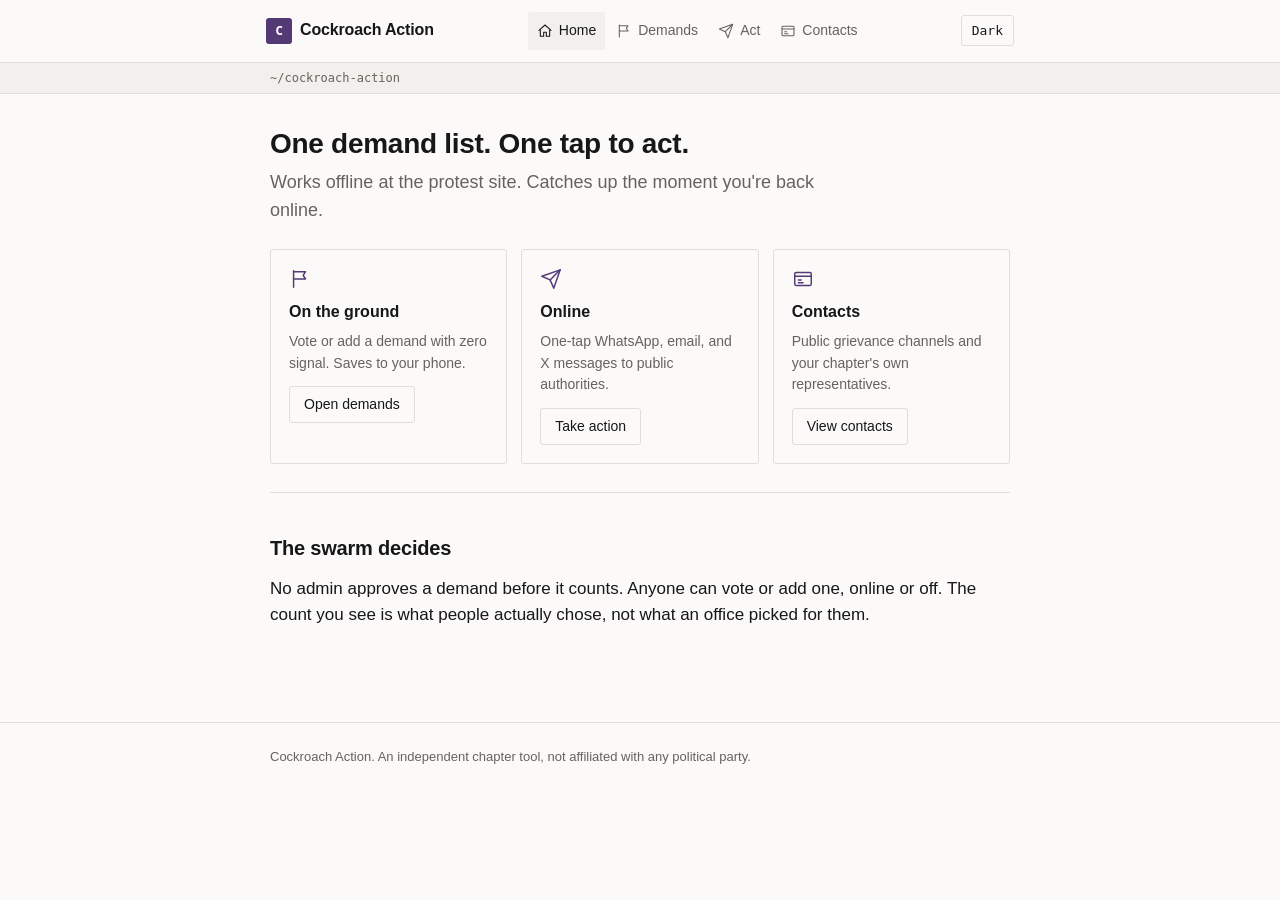
==== index.html @ 7513ba39 "Initial commit: Cockroach Action offline-first civic action PWA" ====
<!doctype html>
<html lang="en">
<head>
<meta charset="utf-8">
<meta name="viewport" content="width=device-width, initial-scale=1">
<title>Cockroach Action</title>
<meta name="description" content="Offline demand tracking and one-tap civic action for local chapters.">
<link rel="manifest" href="manifest.json">
<link rel="icon" href="icons/icon-192.png">
<meta name="theme-color" content="#533a75">
<link rel="stylesheet" href="css/style.css">
<script>
  (function(){var t=localStorage.getItem("ca_theme")||(window.matchMedia&&window.matchMedia("(prefers-color-scheme: dark)").matches?"dark":"light");document.documentElement.setAttribute("data-theme",t);})();
</script>
</head>
<body>
<header class="site">
  <div class="site-header-inner">
    <a class="brand" href="index.html"><span class="mark">C</span><span class="brand-text"> Cockroach Action</span></a>
    <nav class="primary" aria-label="Primary">
      <a href="index.html" aria-current="page">
        <svg width="16" height="16" viewBox="0 0 24 24" fill="none" stroke="currentColor" stroke-width="1.6" stroke-linecap="round" stroke-linejoin="round"><path d="M3 11l9-8 9 8"/><path d="M5 10v10h5v-6h4v6h5V10"/></svg>
        <span class="label">Home</span>
      </a>
      <a href="demands.html">
        <svg width="16" height="16" viewBox="0 0 24 24" fill="none" stroke="currentColor" stroke-width="1.6" stroke-linecap="round" stroke-linejoin="round"><path d="M5 3v18"/><path d="M5 4h13l-2.5 4L18 12H5"/></svg>
        <span class="label">Demands</span>
      </a>
      <a href="act.html">
        <svg width="16" height="16" viewBox="0 0 24 24" fill="none" stroke="currentColor" stroke-width="1.6" stroke-linecap="round" stroke-linejoin="round"><path d="M22 2L11 13"/><path d="M22 2L15 22 11 13 2 9 22 2"/></svg>
        <span class="label">Act</span>
      </a>
      <a href="contacts.html">
        <svg width="16" height="16" viewBox="0 0 24 24" fill="none" stroke="currentColor" stroke-width="1.6" stroke-linecap="round" stroke-linejoin="round"><rect x="3" y="5" width="18" height="14" rx="1.5"/><path d="M3 9h18"/><path d="M7 13h3M7 16h5"/></svg>
        <span class="label">Contacts</span>
      </a>
    </nav>
    <button class="theme-toggle" data-theme-toggle type="button">Dark</button>
  </div>
</header>
<div class="path-bar"><div class="wrap">~/cockroach-action</div></div>

<main>
  <h1>One demand list. One tap to act.</h1>
  <p class="lede">Works offline at the protest site. Catches up the moment you're back online.</p>

  <div class="pillar-grid">
    <div class="pillar">
      <svg class="icon" viewBox="0 0 24 24" fill="none" stroke="currentColor" stroke-width="1.6" stroke-linecap="round" stroke-linejoin="round"><path d="M5 3v18"/><path d="M5 4h13l-2.5 4L18 12H5"/></svg>
      <h3>On the ground</h3>
      <p>Vote or add a demand with zero signal. Saves to your phone.</p>
      <a class="btn" href="demands.html">Open demands</a>
    </div>
    <div class="pillar">
      <svg class="icon" viewBox="0 0 24 24" fill="none" stroke="currentColor" stroke-width="1.6" stroke-linecap="round" stroke-linejoin="round"><path d="M22 2L11 13"/><path d="M22 2L15 22 11 13 2 9 22 2"/></svg>
      <h3>Online</h3>
      <p>One-tap WhatsApp, email, and X messages to public authorities.</p>
      <a class="btn" href="act.html">Take action</a>
    </div>
    <div class="pillar">
      <svg class="icon" viewBox="0 0 24 24" fill="none" stroke="currentColor" stroke-width="1.6" stroke-linecap="round" stroke-linejoin="round"><rect x="3" y="5" width="18" height="14" rx="1.5"/><path d="M3 9h18"/><path d="M7 13h3M7 16h5"/></svg>
      <h3>Contacts</h3>
      <p>Public grievance channels and your chapter's own representatives.</p>
      <a class="btn" href="contacts.html">View contacts</a>
    </div>
  </div>

  <hr class="divider">

  <h2>The swarm decides</h2>
  <p>No admin approves a demand before it counts. Anyone can vote or add one, online or off. The count you see is what people actually chose, not what an office picked for them.</p>
</main>

<footer class="site">
  <div class="wrap">
    <span>Cockroach Action. An independent chapter tool, not affiliated with any political party.</span>
  </div>
</footer>

<script src="js/theme.js"></script>
<script src="js/sw-register.js"></script>
</body>
</html>
---- css/style.css ----
/* Cockroach Action design system.
   Plain, legible, no decorative filler. System fonts, one accent color. */

:root {
  --bg: #fbfaf9;
  --bg-raised: #f2f0ed;
  --text: #17171a;
  --text-muted: #66625d;
  --border: #e2ddd6;
  --accent: #533a75;
  --accent-text: #ffffff;
  --link: #533a75;
  --focus: #17171a;
  --success: #2f6b52;
  --radius: 3px;
  --font: -apple-system, BlinkMacSystemFont, "Segoe UI", Roboto, Helvetica, Arial, sans-serif;
  --font-mono: ui-monospace, SFMono-Regular, "SF Mono", Menlo, Consolas, monospace;
  --max-width: 780px;
}

[data-theme="dark"] {
  --bg: #0d0d0f;
  --bg-raised: #17171a;
  --text: #e9e7e3;
  --text-muted: #8c8983;
  --border: #2b2a2c;
  --accent: #b79bde;
  --accent-text: #0d0d0f;
  --link: #b79bde;
  --focus: #e9e7e3;
}

* { box-sizing: border-box; }

html { color-scheme: light dark; }

body {
  margin: 0;
  background: var(--bg);
  color: var(--text);
  font-family: var(--font);
  font-size: 17px;
  line-height: 1.55;
  -webkit-font-smoothing: antialiased;
}

a { color: var(--link); }
a:not(.btn) { text-decoration-thickness: 1px; text-underline-offset: 2px; }

:focus-visible {
  outline: 2px solid var(--focus);
  outline-offset: 2px;
}

code {
  font-family: var(--font-mono);
  font-size: 0.9em;
  background: var(--bg-raised);
  padding: 1px 5px;
  border-radius: var(--radius);
}

/* layout */

.wrap {
  max-width: var(--max-width);
  margin: 0 auto;
  padding: 0 20px;
}

header.site {
  border-bottom: 1px solid var(--border);
  position: sticky;
  top: 0;
  background: var(--bg);
  z-index: 10;
}

.site-header-inner {
  max-width: var(--max-width);
  margin: 0 auto;
  padding: 12px 16px;
  display: flex;
  align-items: center;
  justify-content: space-between;
  gap: 8px;
}

.path-bar {
  border-bottom: 1px solid var(--border);
  background: var(--bg-raised);
}

.path-bar .wrap {
  max-width: var(--max-width);
  padding: 6px 20px;
  font-family: var(--font-mono);
  font-size: 12px;
  color: var(--text-muted);
}

.brand {
  display: inline-flex;
  align-items: center;
  gap: 8px;
  font-weight: 700;
  font-size: 16px;
  color: var(--text);
  text-decoration: none;
  letter-spacing: -0.01em;
  white-space: nowrap;
  flex-shrink: 0;
}

.brand .brand-text { white-space: nowrap; }

.mark {
  width: 26px;
  height: 26px;
  flex-shrink: 0;
  display: inline-flex;
  align-items: center;
  justify-content: center;
  background: var(--accent);
  color: var(--accent-text);
  border-radius: var(--radius);
  font-size: 13px;
  font-weight: 800;
  font-family: var(--font-mono);
}

nav.primary {
  display: flex;
  gap: 2px;
  flex-wrap: nowrap;
  flex-shrink: 0;
}

nav.primary a {
  display: inline-flex;
  align-items: center;
  gap: 6px;
  color: var(--text-muted);
  text-decoration: none;
  font-size: 14px;
  padding: 8px 9px;
  border-radius: var(--radius);
}

nav.primary a svg { flex-shrink: 0; }

nav.primary a:hover,
nav.primary a[aria-current="page"] {
  color: var(--text);
  background: var(--bg-raised);
}

@media (max-width: 560px) {
  nav.primary .label { display: none; }
  nav.primary a { padding: 8px; }
}

@media (max-width: 420px) {
  .brand .brand-text { display: none; }
  .site-header-inner { padding: 10px 14px; }
}

main {
  max-width: var(--max-width);
  margin: 0 auto;
  padding: 32px 20px 80px;
}

footer.site {
  border-top: 1px solid var(--border);
  padding: 24px 20px 40px;
  color: var(--text-muted);
  font-size: 13px;
}

footer.site .wrap { display: flex; flex-direction: column; gap: 6px; }

/* theme toggle */

.theme-toggle {
  border: 1px solid var(--border);
  background: none;
  color: var(--text);
  border-radius: var(--radius);
  padding: 7px 10px;
  font-size: 13px;
  font-family: var(--font-mono);
  cursor: pointer;
  white-space: nowrap;
  flex-shrink: 0;
}

.theme-toggle:hover { background: var(--bg-raised); }

/* typography */

h1 { font-size: 28px; line-height: 1.25; margin: 0 0 8px; letter-spacing: -0.01em; }
h2 { font-size: 20px; margin: 40px 0 12px; letter-spacing: -0.01em; }
h3 { font-size: 16px; margin: 0 0 6px; }
p { margin: 0 0 14px; }
.lede { font-size: 18px; color: var(--text-muted); max-width: 60ch; }

/* buttons */

.btn {
  display: inline-flex;
  align-items: center;
  gap: 6px;
  border: 1px solid var(--border);
  background: var(--bg);
  color: var(--text);
  padding: 9px 14px;
  border-radius: var(--radius);
  font-size: 14px;
  font-family: var(--font);
  text-decoration: none;
  cursor: pointer;
  line-height: 1.2;
}

.btn:hover { background: var(--bg-raised); }

.btn-primary {
  background: var(--accent);
  color: var(--accent-text);
  border-color: var(--accent);
}
.btn-primary:hover { opacity: 0.9; background: var(--accent); }

.btn-row { display: flex; gap: 8px; flex-wrap: wrap; margin-top: 10px; }

.btn:disabled { opacity: 0.5; cursor: not-allowed; }
.btn svg, .channel-btn svg { width: 15px; height: 15px; flex-shrink: 0; }

/* cards / list items */

.card {
  border: 1px solid var(--border);
  border-radius: var(--radius);
  padding: 16px 18px;
  margin-bottom: 12px;
  background: var(--bg);
}

.card + .card { margin-top: -1px; }

.demand-list { list-style: none; margin: 0; padding: 0; }

.demand {
  display: flex;
  gap: 14px;
  align-items: flex-start;
  border: 1px solid var(--border);
  border-radius: var(--radius);
  padding: 16px 18px;
  margin-bottom: 10px;
}

.vote-block {
  display: flex;
  flex-direction: column;
  align-items: center;
  gap: 2px;
  min-width: 46px;
}

.vote-btn {
  border: 1px solid var(--border);
  background: var(--bg);
  color: var(--text);
  width: 40px;
  height: 34px;
  border-radius: var(--radius);
  font-size: 16px;
  cursor: pointer;
  display: flex;
  align-items: center;
  justify-content: center;
}
.vote-btn svg { width: 16px; height: 16px; }
.vote-btn:hover { background: var(--bg-raised); }
.vote-btn[aria-pressed="true"] {
  background: var(--accent);
  color: var(--accent-text);
  border-color: var(--accent);
}

.vote-count { font-weight: 700; font-size: 15px; font-family: var(--font-mono); }

.demand-body { flex: 1; min-width: 0; }
.demand-body h3 { margin-bottom: 4px; }
.demand-body p { color: var(--text-muted); margin-bottom: 8px; font-size: 15px; }

.demand-meta {
  display: flex;
  gap: 10px;
  font-size: 13px;
  color: var(--text-muted);
  flex-wrap: wrap;
  align-items: center;
}

.tag {
  display: inline-block;
  border: 1px solid var(--border);
  border-radius: var(--radius);
  padding: 2px 8px;
  font-size: 11px;
  color: var(--text-muted);
  font-family: var(--font-mono);
}

/* status line, text only, no indicator dot */

.status-line {
  font-size: 13px;
  color: var(--text-muted);
  font-family: var(--font-mono);
  padding: 8px 0;
  border-bottom: 1px solid var(--border);
  margin-bottom: 20px;
  display: flex;
  align-items: center;
  gap: 8px;
}

.status-line[hidden] { display: none; }

/* forms */

label { display: block; font-size: 13px; font-weight: 600; margin-bottom: 4px; }

input[type="text"],
input[type="email"],
input[type="tel"],
textarea,
select {
  width: 100%;
  border: 1px solid var(--border);
  background: var(--bg);
  color: var(--text);
  border-radius: var(--radius);
  padding: 9px 10px;
  font-size: 15px;
  font-family: var(--font);
  margin-bottom: 14px;
}

textarea { resize: vertical; min-height: 90px; }

fieldset { border: 1px solid var(--border); border-radius: var(--radius); padding: 14px 16px; margin: 0 0 16px; }
legend { font-size: 13px; font-weight: 600; padding: 0 6px; }

/* action templates */

.channel-row {
  display: flex;
  gap: 8px;
  flex-wrap: wrap;
  margin-top: 10px;
}

.channel-btn {
  border: 1px solid var(--border);
  background: var(--bg);
  color: var(--text);
  padding: 8px 12px;
  border-radius: var(--radius);
  font-size: 13px;
  text-decoration: none;
  display: inline-flex;
  align-items: center;
  gap: 6px;
  cursor: pointer;
}
.channel-btn:hover { background: var(--bg-raised); }

pre.template-preview {
  background: var(--bg-raised);
  border: 1px solid var(--border);
  border-radius: var(--radius);
  padding: 12px 14px;
  font-family: var(--font-mono);
  font-size: 13px;
  white-space: pre-wrap;
  word-break: break-word;
  color: var(--text);
  max-height: 260px;
  overflow: auto;
}

/* misc */

.divider { border: none; border-top: 1px solid var(--border); margin: 28px 0; }

.two-col {
  display: grid;
  grid-template-columns: 1fr 1fr;
  gap: 16px;
}

@media (max-width: 640px) {
  .two-col { grid-template-columns: 1fr; }
  h1 { font-size: 24px; }
  body { font-size: 16px; }
}

.pillar-grid {
  display: grid;
  grid-template-columns: repeat(3, 1fr);
  gap: 14px;
  margin: 24px 0;
}
@media (max-width: 720px) {
  .pillar-grid { grid-template-columns: 1fr; }
}

.pillar {
  border: 1px solid var(--border);
  border-radius: var(--radius);
  padding: 18px;
}
.pillar .icon {
  width: 22px;
  height: 22px;
  color: var(--accent);
  margin-bottom: 10px;
  display: block;
}
.pillar p { font-size: 14px; color: var(--text-muted); margin-bottom: 12px; }

.sr-only {
  position: absolute;
  width: 1px; height: 1px;
  overflow: hidden;
  clip: rect(0,0,0,0);
  white-space: nowrap;
}

.copy-feedback {
  font-size: 13px;
  color: var(--success);
  margin-left: 8px;
  display: none;
  font-family: var(--font-mono);
}
.copy-feedback.show { display: inline; }
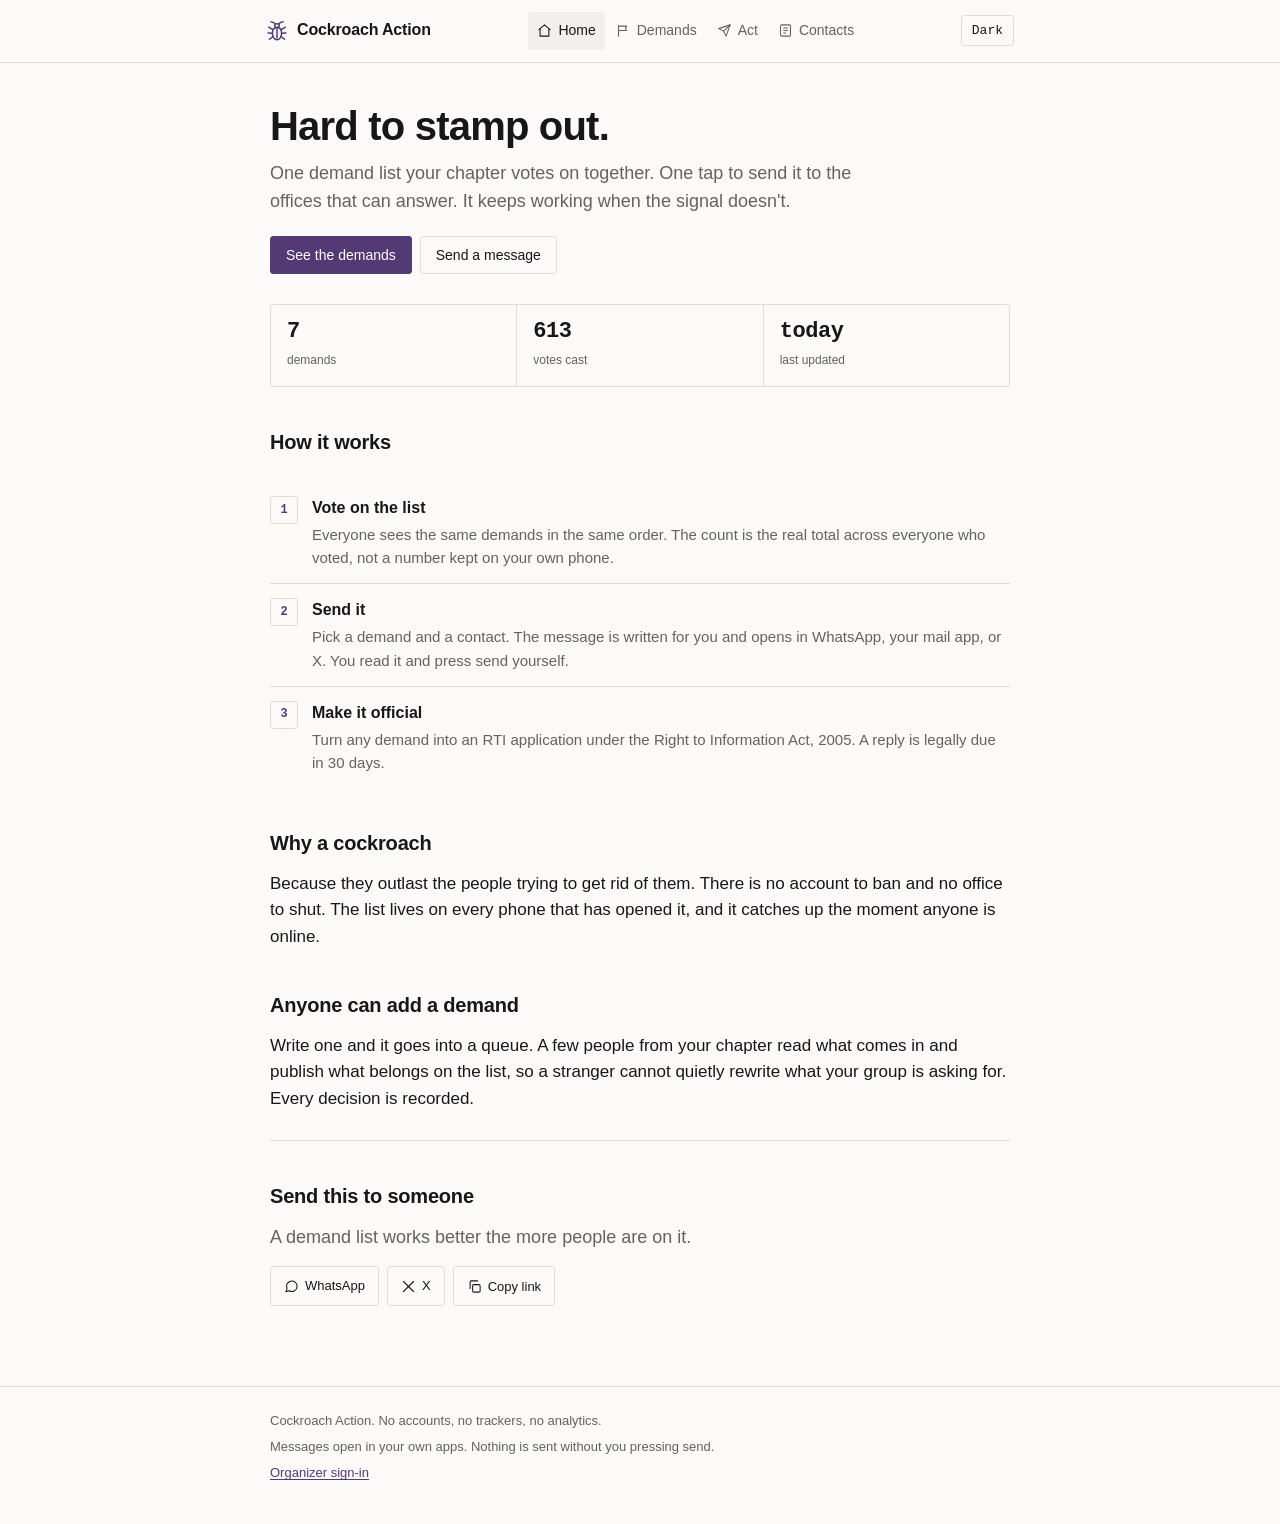
==== commit fc8a40d5: "Rebuild: real shared voting, moderation queue, new identity The old build kept vote tallies in local" ====
--- a/index.html
+++ b/index.html
@@ -3,81 +3,136 @@
 <head>
 <meta charset="utf-8">
 <meta name="viewport" content="width=device-width, initial-scale=1">
-<title>Cockroach Action</title>
-<meta name="description" content="Offline demand tracking and one-tap civic action for local chapters.">
+
+<title>Cockroach Action — one demand list, one tap to send it</title>
+<meta name="description" content="A shared list of public demands your chapter votes on together, and one-tap WhatsApp, email and RTI templates to send them to the offices that can answer. Works with no signal.">
+<link rel="canonical" href="https://aytasnerd.github.io/cockroach-action/">
+
+<meta property="og:type" content="website">
+<meta property="og:site_name" content="Cockroach Action">
+<meta property="og:url" content="https://aytasnerd.github.io/cockroach-action/">
+<meta property="og:title" content="Cockroach Action — one demand list, one tap to send it">
+<meta property="og:description" content="Vote on what your chapter is asking for. Send it to the people who can answer. Works with no signal.">
+<meta property="og:image" content="https://aytasnerd.github.io/cockroach-action/icons/og.png">
+<meta property="og:image:width" content="1200">
+<meta property="og:image:height" content="630">
+<meta property="og:image:alt" content="Cockroach Action">
+<meta property="og:locale" content="en_IN">
+
+<meta name="twitter:card" content="summary_large_image">
+<meta name="twitter:title" content="Cockroach Action — one demand list, one tap to send it">
+<meta name="twitter:description" content="Vote on what your chapter is asking for. Send it to the people who can answer. Works with no signal.">
+<meta name="twitter:image" content="https://aytasnerd.github.io/cockroach-action/icons/og.png">
+
 <link rel="manifest" href="manifest.json">
-<link rel="icon" href="icons/icon-192.png">
-<meta name="theme-color" content="#533a75">
-<link rel="stylesheet" href="css/style.css">
+<link rel="icon" href="icons/favicon.svg" type="image/svg+xml">
+<link rel="icon" href="icons/favicon-32.png" sizes="32x32">
+<link rel="apple-touch-icon" href="icons/apple-touch-icon.png">
+<meta name="theme-color" content="#fbfaf9" media="(prefers-color-scheme: light)">
+<meta name="theme-color" content="#0d0d0f" media="(prefers-color-scheme: dark)">
+<link rel="stylesheet" href="css/style.css?v=5">
 <script>
   (function(){var t=localStorage.getItem("ca_theme")||(window.matchMedia&&window.matchMedia("(prefers-color-scheme: dark)").matches?"dark":"light");document.documentElement.setAttribute("data-theme",t);})();
 </script>
+<script type="application/ld+json">
+{
+  "@context": "https://schema.org",
+  "@type": "WebSite",
+  "name": "Cockroach Action",
+  "url": "https://aytasnerd.github.io/cockroach-action/",
+  "description": "A shared list of public demands your chapter votes on together, with one-tap templates to send them to the offices that can answer.",
+  "inLanguage": "en-IN"
+}
+</script>
 </head>
 <body>
+
 <header class="site">
   <div class="site-header-inner">
-    <a class="brand" href="index.html"><span class="mark">C</span><span class="brand-text"> Cockroach Action</span></a>
+    <a class="brand" href="index.html">
+      <svg class="mark" viewBox="0 0 24 24" fill="none" stroke="currentColor" stroke-width="1.6" stroke-linecap="round" stroke-linejoin="round" aria-hidden="true"><path d="M10 4.2C8.5 2.6 7 1.9 5.4 1.8"/><path d="M14 4.2c1.5-1.6 3-2.3 4.6-2.4"/><ellipse cx="12" cy="6.2" rx="2.5" ry="2"/><path d="M12 8.2c3.6 0 5 2.8 5 6.2 0 4-2.2 7.2-5 7.2s-5-3.2-5-7.2c0-3.4 1.4-6.2 5-6.2Z"/><path d="M12 9.6v10"/><path d="M7.4 10.6 3.0 7.8"/><path d="M6.9 14.4 2.3 14.1"/><path d="M7.6 18 3.7 21.0"/><path d="M16.6 10.6 21.0 7.8"/><path d="M17.1 14.4 21.7 14.1"/><path d="M16.4 18 20.3 21.0"/></svg>
+      <span class="brand-text">Cockroach Action</span>
+    </a>
     <nav class="primary" aria-label="Primary">
-      <a href="index.html" aria-current="page">
-        <svg width="16" height="16" viewBox="0 0 24 24" fill="none" stroke="currentColor" stroke-width="1.6" stroke-linecap="round" stroke-linejoin="round"><path d="M3 11l9-8 9 8"/><path d="M5 10v10h5v-6h4v6h5V10"/></svg>
-        <span class="label">Home</span>
-      </a>
-      <a href="demands.html">
-        <svg width="16" height="16" viewBox="0 0 24 24" fill="none" stroke="currentColor" stroke-width="1.6" stroke-linecap="round" stroke-linejoin="round"><path d="M5 3v18"/><path d="M5 4h13l-2.5 4L18 12H5"/></svg>
-        <span class="label">Demands</span>
-      </a>
-      <a href="act.html">
-        <svg width="16" height="16" viewBox="0 0 24 24" fill="none" stroke="currentColor" stroke-width="1.6" stroke-linecap="round" stroke-linejoin="round"><path d="M22 2L11 13"/><path d="M22 2L15 22 11 13 2 9 22 2"/></svg>
-        <span class="label">Act</span>
-      </a>
-      <a href="contacts.html">
-        <svg width="16" height="16" viewBox="0 0 24 24" fill="none" stroke="currentColor" stroke-width="1.6" stroke-linecap="round" stroke-linejoin="round"><rect x="3" y="5" width="18" height="14" rx="1.5"/><path d="M3 9h18"/><path d="M7 13h3M7 16h5"/></svg>
-        <span class="label">Contacts</span>
-      </a>
+      <a href="index.html" aria-current="page"><svg width="15" height="15" viewBox="0 0 24 24" fill="none" stroke="currentColor" stroke-width="1.7" stroke-linecap="round" stroke-linejoin="round" aria-hidden="true"><path d="M3 10.5 12 3l9 7.5"/><path d="M5 9.5V21h14V9.5"/></svg><span class="label">Home</span></a>
+      <a href="demands.html"><svg width="15" height="15" viewBox="0 0 24 24" fill="none" stroke="currentColor" stroke-width="1.7" stroke-linecap="round" stroke-linejoin="round" aria-hidden="true"><path d="M4 21V4"/><path d="M4 5h13l-2 3.5L17 12H4"/></svg><span class="label">Demands</span></a>
+      <a href="act.html"><svg width="15" height="15" viewBox="0 0 24 24" fill="none" stroke="currentColor" stroke-width="1.7" stroke-linecap="round" stroke-linejoin="round" aria-hidden="true"><path d="M21 3 10.5 13.5"/><path d="M21 3l-6.5 18-4-8-8-4Z"/></svg><span class="label">Act</span></a>
+      <a href="contacts.html"><svg width="15" height="15" viewBox="0 0 24 24" fill="none" stroke="currentColor" stroke-width="1.7" stroke-linecap="round" stroke-linejoin="round" aria-hidden="true"><rect x="4" y="3" width="16" height="18" rx="2"/><path d="M9 8h6M9 12h6M9 16h3"/></svg><span class="label">Contacts</span></a>
     </nav>
-    <button class="theme-toggle" data-theme-toggle type="button">Dark</button>
+    <button class="theme-toggle" data-theme-toggle aria-pressed="false">Dark</button>
   </div>
 </header>
-<div class="path-bar"><div class="wrap">~/cockroach-action</div></div>
 
 <main>
-  <h1>One demand list. One tap to act.</h1>
-  <p class="lede">Works offline at the protest site. Catches up the moment you're back online.</p>
+  <section class="hero">
+    <h1>Hard to stamp out.</h1>
+    <p class="lede">One demand list your chapter votes on together. One tap to send it to the offices that can answer. It keeps working when the signal doesn't.</p>
+    <div class="btn-row">
+      <a class="btn btn-primary" href="demands.html">See the demands</a>
+      <a class="btn" href="act.html">Send a message</a>
+    </div>
+  </section>
 
-  <div class="pillar-grid">
-    <div class="pillar">
-      <svg class="icon" viewBox="0 0 24 24" fill="none" stroke="currentColor" stroke-width="1.6" stroke-linecap="round" stroke-linejoin="round"><path d="M5 3v18"/><path d="M5 4h13l-2.5 4L18 12H5"/></svg>
-      <h3>On the ground</h3>
-      <p>Vote or add a demand with zero signal. Saves to your phone.</p>
-      <a class="btn" href="demands.html">Open demands</a>
-    </div>
-    <div class="pillar">
-      <svg class="icon" viewBox="0 0 24 24" fill="none" stroke="currentColor" stroke-width="1.6" stroke-linecap="round" stroke-linejoin="round"><path d="M22 2L11 13"/><path d="M22 2L15 22 11 13 2 9 22 2"/></svg>
-      <h3>Online</h3>
-      <p>One-tap WhatsApp, email, and X messages to public authorities.</p>
-      <a class="btn" href="act.html">Take action</a>
-    </div>
-    <div class="pillar">
-      <svg class="icon" viewBox="0 0 24 24" fill="none" stroke="currentColor" stroke-width="1.6" stroke-linecap="round" stroke-linejoin="round"><rect x="3" y="5" width="18" height="14" rx="1.5"/><path d="M3 9h18"/><path d="M7 13h3M7 16h5"/></svg>
-      <h3>Contacts</h3>
-      <p>Public grievance channels and your chapter's own representatives.</p>
-      <a class="btn" href="contacts.html">View contacts</a>
-    </div>
+  <div class="stat-strip" id="stat-strip">
+    <div class="stat"><span class="n" id="stat-demands">—</span><span class="k">demands</span></div>
+    <div class="stat"><span class="n" id="stat-votes">—</span><span class="k">votes cast</span></div>
+    <div class="stat"><span class="n" id="stat-updated">—</span><span class="k">last updated</span></div>
   </div>
+
+  <h2>How it works</h2>
+  <ol class="steps">
+    <li>
+      <div>
+        <h3>Vote on the list</h3>
+        <p>Everyone sees the same demands in the same order. The count is the real total across everyone who voted, not a number kept on your own phone.</p>
+      </div>
+    </li>
+    <li>
+      <div>
+        <h3>Send it</h3>
+        <p>Pick a demand and a contact. The message is written for you and opens in WhatsApp, your mail app, or X. You read it and press send yourself.</p>
+      </div>
+    </li>
+    <li>
+      <div>
+        <h3>Make it official</h3>
+        <p>Turn any demand into an RTI application under the Right to Information Act, 2005. A reply is legally due in 30 days.</p>
+      </div>
+    </li>
+  </ol>
+
+  <h2>Why a cockroach</h2>
+  <p>Because they outlast the people trying to get rid of them. There is no account to ban and no office to shut. The list lives on every phone that has opened it, and it catches up the moment anyone is online.</p>
+
+  <h2>Anyone can add a demand</h2>
+  <p>Write one and it goes into a queue. A few people from your chapter read what comes in and publish what belongs on the list, so a stranger cannot quietly rewrite what your group is asking for. Every decision is recorded.</p>
 
   <hr class="divider">
 
-  <h2>The swarm decides</h2>
-  <p>No admin approves a demand before it counts. Anyone can vote or add one, online or off. The count you see is what people actually chose, not what an office picked for them.</p>
+  <h2>Send this to someone</h2>
+  <p class="lede">A demand list works better the more people are on it.</p>
+  <div class="channel-row">
+    <a class="channel-btn" id="share-wa" href="#" rel="noopener"><svg viewBox="0 0 24 24" fill="none" stroke="currentColor" stroke-width="1.7" stroke-linecap="round" stroke-linejoin="round" aria-hidden="true"><path d="M21 11.5a8.4 8.4 0 0 1-12.6 7.3L3 20.5l1.8-5.2A8.5 8.5 0 1 1 21 11.5Z"/></svg>WhatsApp</a>
+    <a class="channel-btn" id="share-x" href="#" rel="noopener"><svg viewBox="0 0 24 24" fill="none" stroke="currentColor" stroke-width="1.7" stroke-linecap="round" stroke-linejoin="round" aria-hidden="true"><path d="M4 4l16 16M20 4 4 20"/></svg>X</a>
+    <button class="channel-btn" id="share-copy"><svg viewBox="0 0 24 24" fill="none" stroke="currentColor" stroke-width="1.7" stroke-linecap="round" stroke-linejoin="round" aria-hidden="true"><rect x="9" y="9" width="12" height="12" rx="2"/><path d="M5 15V5a2 2 0 0 1 2-2h10"/></svg>Copy link</button>
+    <span class="copy-feedback" id="share-feedback">Copied</span>
+  </div>
 </main>
 
 <footer class="site">
   <div class="wrap">
-    <span>Cockroach Action. An independent chapter tool, not affiliated with any political party.</span>
+    <div>Cockroach Action. No accounts, no trackers, no analytics.</div>
+    <div>Messages open in your own apps. Nothing is sent without you pressing send.</div>
+    <div><a href="moderate.html">Organizer sign-in</a></div>
   </div>
 </footer>
 
-<script src="js/theme.js"></script>
-<script src="js/sw-register.js"></script>
+<script src="js/config.js?v=5"></script>
+<script src="js/theme.js?v=5"></script>
+<script src="js/sb.js?v=5"></script>
+<script src="js/outbox.js?v=5"></script>
+<script src="js/store.js?v=5"></script>
+<script src="js/home-page.js?v=5"></script>
+<script src="js/sw-register.js?v=5"></script>
 </body>
 </html>
--- a/css/style.css
+++ b/css/style.css
@@ -2,16 +2,19 @@
    Plain, legible, no decorative filler. System fonts, one accent color. */
 
 :root {
+  color-scheme: light;
   --bg: #fbfaf9;
   --bg-raised: #f2f0ed;
   --text: #17171a;
   --text-muted: #66625d;
   --border: #e2ddd6;
   --accent: #533a75;
+  --accent-soft: #f0ebf7;
   --accent-text: #ffffff;
   --link: #533a75;
   --focus: #17171a;
-  --success: #2f6b52;
+  --success: #1f5a41;
+  --warn: #8a5a1b;
   --radius: 3px;
   --font: -apple-system, BlinkMacSystemFont, "Segoe UI", Roboto, Helvetica, Arial, sans-serif;
   --font-mono: ui-monospace, SFMono-Regular, "SF Mono", Menlo, Consolas, monospace;
@@ -19,20 +22,22 @@
 }
 
 [data-theme="dark"] {
+  color-scheme: dark;
   --bg: #0d0d0f;
   --bg-raised: #17171a;
   --text: #e9e7e3;
-  --text-muted: #8c8983;
+  --text-muted: #94908a;
   --border: #2b2a2c;
   --accent: #b79bde;
+  --accent-soft: #1d1826;
   --accent-text: #0d0d0f;
   --link: #b79bde;
   --focus: #e9e7e3;
+  --success: #6ed3a5;
+  --warn: #e0b070;
 }
 
 * { box-sizing: border-box; }
-
-html { color-scheme: light dark; }
 
 body {
   margin: 0;
@@ -45,12 +50,9 @@
 }
 
 a { color: var(--link); }
-a:not(.btn) { text-decoration-thickness: 1px; text-underline-offset: 2px; }
-
-:focus-visible {
-  outline: 2px solid var(--focus);
-  outline-offset: 2px;
-}
+a:not(.btn):not(.brand):not(.card-link) { text-decoration-thickness: 1px; text-underline-offset: 2px; }
+
+:focus-visible { outline: 2px solid var(--focus); outline-offset: 2px; }
 
 code {
   font-family: var(--font-mono);
@@ -62,11 +64,7 @@
 
 /* layout */
 
-.wrap {
-  max-width: var(--max-width);
-  margin: 0 auto;
-  padding: 0 20px;
-}
+.wrap { max-width: var(--max-width); margin: 0 auto; padding: 0 20px; }
 
 header.site {
   border-bottom: 1px solid var(--border);
@@ -86,23 +84,10 @@
   gap: 8px;
 }
 
-.path-bar {
-  border-bottom: 1px solid var(--border);
-  background: var(--bg-raised);
-}
-
-.path-bar .wrap {
-  max-width: var(--max-width);
-  padding: 6px 20px;
-  font-family: var(--font-mono);
-  font-size: 12px;
-  color: var(--text-muted);
-}
-
 .brand {
   display: inline-flex;
   align-items: center;
-  gap: 8px;
+  gap: 9px;
   font-weight: 700;
   font-size: 16px;
   color: var(--text);
@@ -112,29 +97,9 @@
   flex-shrink: 0;
 }
 
-.brand .brand-text { white-space: nowrap; }
-
-.mark {
-  width: 26px;
-  height: 26px;
-  flex-shrink: 0;
-  display: inline-flex;
-  align-items: center;
-  justify-content: center;
-  background: var(--accent);
-  color: var(--accent-text);
-  border-radius: var(--radius);
-  font-size: 13px;
-  font-weight: 800;
-  font-family: var(--font-mono);
-}
-
-nav.primary {
-  display: flex;
-  gap: 2px;
-  flex-wrap: nowrap;
-  flex-shrink: 0;
-}
+.brand .mark { width: 22px; height: 22px; color: var(--accent); flex-shrink: 0; }
+
+nav.primary { display: flex; gap: 2px; flex-wrap: nowrap; flex-shrink: 0; }
 
 nav.primary a {
   display: inline-flex;
@@ -150,10 +115,7 @@
 nav.primary a svg { flex-shrink: 0; }
 
 nav.primary a:hover,
-nav.primary a[aria-current="page"] {
-  color: var(--text);
-  background: var(--bg-raised);
-}
+nav.primary a[aria-current="page"] { color: var(--text); background: var(--bg-raised); }
 
 @media (max-width: 560px) {
   nav.primary .label { display: none; }
@@ -165,11 +127,7 @@
   .site-header-inner { padding: 10px 14px; }
 }
 
-main {
-  max-width: var(--max-width);
-  margin: 0 auto;
-  padding: 32px 20px 80px;
-}
+main { max-width: var(--max-width); margin: 0 auto; padding: 32px 20px 80px; }
 
 footer.site {
   border-top: 1px solid var(--border);
@@ -199,11 +157,58 @@
 
 /* typography */
 
-h1 { font-size: 28px; line-height: 1.25; margin: 0 0 8px; letter-spacing: -0.01em; }
+h1 { font-size: 30px; line-height: 1.18; margin: 0 0 10px; letter-spacing: -0.02em; }
 h2 { font-size: 20px; margin: 40px 0 12px; letter-spacing: -0.01em; }
 h3 { font-size: 16px; margin: 0 0 6px; }
 p { margin: 0 0 14px; }
-.lede { font-size: 18px; color: var(--text-muted); max-width: 60ch; }
+.lede { font-size: 18px; color: var(--text-muted); max-width: 62ch; }
+
+/* hero */
+
+.hero { padding: 8px 0 4px; }
+.hero h1 { font-size: 40px; max-width: 16ch; }
+.hero .lede { margin-bottom: 20px; }
+
+@media (max-width: 640px) {
+  .hero h1 { font-size: 30px; }
+}
+
+/* live stat strip */
+
+.stat-strip {
+  display: flex;
+  gap: 0;
+  border: 1px solid var(--border);
+  border-radius: var(--radius);
+  margin: 26px 0 8px;
+  overflow: hidden;
+}
+
+.stat {
+  flex: 1;
+  padding: 14px 16px;
+  border-right: 1px solid var(--border);
+  min-width: 0;
+}
+
+.stat:last-child { border-right: none; }
+
+.stat .n {
+  font-family: var(--font-mono);
+  font-size: 22px;
+  font-weight: 700;
+  letter-spacing: -0.02em;
+  display: block;
+  line-height: 1.2;
+}
+
+.stat .k { font-size: 12px; color: var(--text-muted); text-transform: lowercase; }
+
+@media (max-width: 520px) {
+  .stat { padding: 11px 12px; }
+  .stat .n { font-size: 18px; }
+  .stat .k { font-size: 11px; }
+}
 
 /* buttons */
 
@@ -214,7 +219,7 @@
   border: 1px solid var(--border);
   background: var(--bg);
   color: var(--text);
-  padding: 9px 14px;
+  padding: 10px 15px;
   border-radius: var(--radius);
   font-size: 14px;
   font-family: var(--font);
@@ -225,11 +230,7 @@
 
 .btn:hover { background: var(--bg-raised); }
 
-.btn-primary {
-  background: var(--accent);
-  color: var(--accent-text);
-  border-color: var(--accent);
-}
+.btn-primary { background: var(--accent); color: var(--accent-text); border-color: var(--accent); }
 .btn-primary:hover { opacity: 0.9; background: var(--accent); }
 
 .btn-row { display: flex; gap: 8px; flex-wrap: wrap; margin-top: 10px; }
@@ -247,8 +248,6 @@
   background: var(--bg);
 }
 
-.card + .card { margin-top: -1px; }
-
 .demand-list { list-style: none; margin: 0; padding: 0; }
 
 .demand {
@@ -273,8 +272,8 @@
   border: 1px solid var(--border);
   background: var(--bg);
   color: var(--text);
-  width: 40px;
-  height: 34px;
+  width: 44px;
+  height: 38px;
   border-radius: var(--radius);
   font-size: 16px;
   cursor: pointer;
@@ -282,6 +281,7 @@
   align-items: center;
   justify-content: center;
 }
+
 .vote-btn svg { width: 16px; height: 16px; }
 .vote-btn:hover { background: var(--bg-raised); }
 .vote-btn[aria-pressed="true"] {
@@ -315,7 +315,10 @@
   font-family: var(--font-mono);
 }
 
-/* status line, text only, no indicator dot */
+.tag-pending { border-color: var(--warn); color: var(--warn); }
+.tag-queued { border-color: var(--accent); color: var(--accent); }
+
+/* status line */
 
 .status-line {
   font-size: 13px;
@@ -330,6 +333,19 @@
 }
 
 .status-line[hidden] { display: none; }
+
+.notice {
+  border: 1px solid var(--border);
+  border-left: 3px solid var(--accent);
+  background: var(--bg-raised);
+  border-radius: var(--radius);
+  padding: 12px 14px;
+  font-size: 14px;
+  margin-bottom: 18px;
+}
+
+.notice[hidden] { display: none; }
+.notice.error { border-left-color: var(--warn); }
 
 /* forms */
 
@@ -345,8 +361,8 @@
   background: var(--bg);
   color: var(--text);
   border-radius: var(--radius);
-  padding: 9px 10px;
-  font-size: 15px;
+  padding: 10px;
+  font-size: 16px; /* 16px stops iOS Safari zooming the page on focus */
   font-family: var(--font);
   margin-bottom: 14px;
 }
@@ -356,20 +372,17 @@
 fieldset { border: 1px solid var(--border); border-radius: var(--radius); padding: 14px 16px; margin: 0 0 16px; }
 legend { font-size: 13px; font-weight: 600; padding: 0 6px; }
 
+.field-note { font-size: 12px; color: var(--text-muted); margin: -10px 0 14px; }
+
 /* action templates */
 
-.channel-row {
-  display: flex;
-  gap: 8px;
-  flex-wrap: wrap;
-  margin-top: 10px;
-}
+.channel-row { display: flex; gap: 8px; flex-wrap: wrap; margin-top: 10px; }
 
 .channel-btn {
   border: 1px solid var(--border);
   background: var(--bg);
   color: var(--text);
-  padding: 8px 12px;
+  padding: 9px 13px;
   border-radius: var(--radius);
   font-size: 13px;
   text-decoration: none;
@@ -378,6 +391,7 @@
   gap: 6px;
   cursor: pointer;
 }
+
 .channel-btn:hover { background: var(--bg-raised); }
 
 pre.template-preview {
@@ -394,44 +408,56 @@
   overflow: auto;
 }
 
+/* steps */
+
+.steps { list-style: none; margin: 24px 0; padding: 0; counter-reset: step; }
+
+.steps li {
+  counter-increment: step;
+  display: flex;
+  gap: 14px;
+  padding: 14px 0;
+  border-bottom: 1px solid var(--border);
+}
+
+.steps li:last-child { border-bottom: none; }
+
+.steps li::before {
+  content: counter(step);
+  font-family: var(--font-mono);
+  font-size: 12px;
+  font-weight: 700;
+  color: var(--accent);
+  border: 1px solid var(--border);
+  border-radius: var(--radius);
+  width: 26px;
+  height: 26px;
+  display: flex;
+  align-items: center;
+  justify-content: center;
+  flex-shrink: 0;
+}
+
+.steps h3 { margin-bottom: 2px; }
+.steps p { color: var(--text-muted); font-size: 15px; margin: 0; }
+
 /* misc */
 
 .divider { border: none; border-top: 1px solid var(--border); margin: 28px 0; }
 
-.two-col {
-  display: grid;
-  grid-template-columns: 1fr 1fr;
-  gap: 16px;
-}
+.two-col { display: grid; grid-template-columns: 1fr 1fr; gap: 16px; }
 
 @media (max-width: 640px) {
   .two-col { grid-template-columns: 1fr; }
-  h1 { font-size: 24px; }
   body { font-size: 16px; }
 }
 
-.pillar-grid {
-  display: grid;
-  grid-template-columns: repeat(3, 1fr);
-  gap: 14px;
-  margin: 24px 0;
-}
-@media (max-width: 720px) {
-  .pillar-grid { grid-template-columns: 1fr; }
-}
-
-.pillar {
-  border: 1px solid var(--border);
-  border-radius: var(--radius);
-  padding: 18px;
-}
-.pillar .icon {
-  width: 22px;
-  height: 22px;
-  color: var(--accent);
-  margin-bottom: 10px;
-  display: block;
-}
+.pillar-grid { display: grid; grid-template-columns: repeat(3, 1fr); gap: 14px; margin: 24px 0; }
+
+@media (max-width: 720px) { .pillar-grid { grid-template-columns: 1fr; } }
+
+.pillar { border: 1px solid var(--border); border-radius: var(--radius); padding: 18px; }
+.pillar .icon { width: 22px; height: 22px; color: var(--accent); margin-bottom: 10px; display: block; }
 .pillar p { font-size: 14px; color: var(--text-muted); margin-bottom: 12px; }
 
 .sr-only {
@@ -449,4 +475,36 @@
   display: none;
   font-family: var(--font-mono);
 }
+
 .copy-feedback.show { display: inline; }
+
+.empty {
+  border: 1px dashed var(--border);
+  border-radius: var(--radius);
+  padding: 28px 20px;
+  text-align: center;
+  color: var(--text-muted);
+  font-size: 15px;
+}
+
+/* moderation queue */
+
+.queue-item { border: 1px solid var(--border); border-radius: var(--radius); padding: 16px 18px; margin-bottom: 10px; }
+.queue-item h3 { margin-bottom: 4px; }
+.queue-item .body { color: var(--text-muted); font-size: 15px; margin-bottom: 10px; }
+.queue-actions { display: flex; gap: 8px; flex-wrap: wrap; }
+
+.skeleton {
+  background: var(--bg-raised);
+  border-radius: var(--radius);
+  height: 74px;
+  margin-bottom: 10px;
+  animation: pulse 1.4s ease-in-out infinite;
+}
+
+@keyframes pulse { 0%, 100% { opacity: 1; } 50% { opacity: 0.55; } }
+
+@media (prefers-reduced-motion: reduce) {
+  .skeleton { animation: none; }
+  * { transition: none !important; }
+}
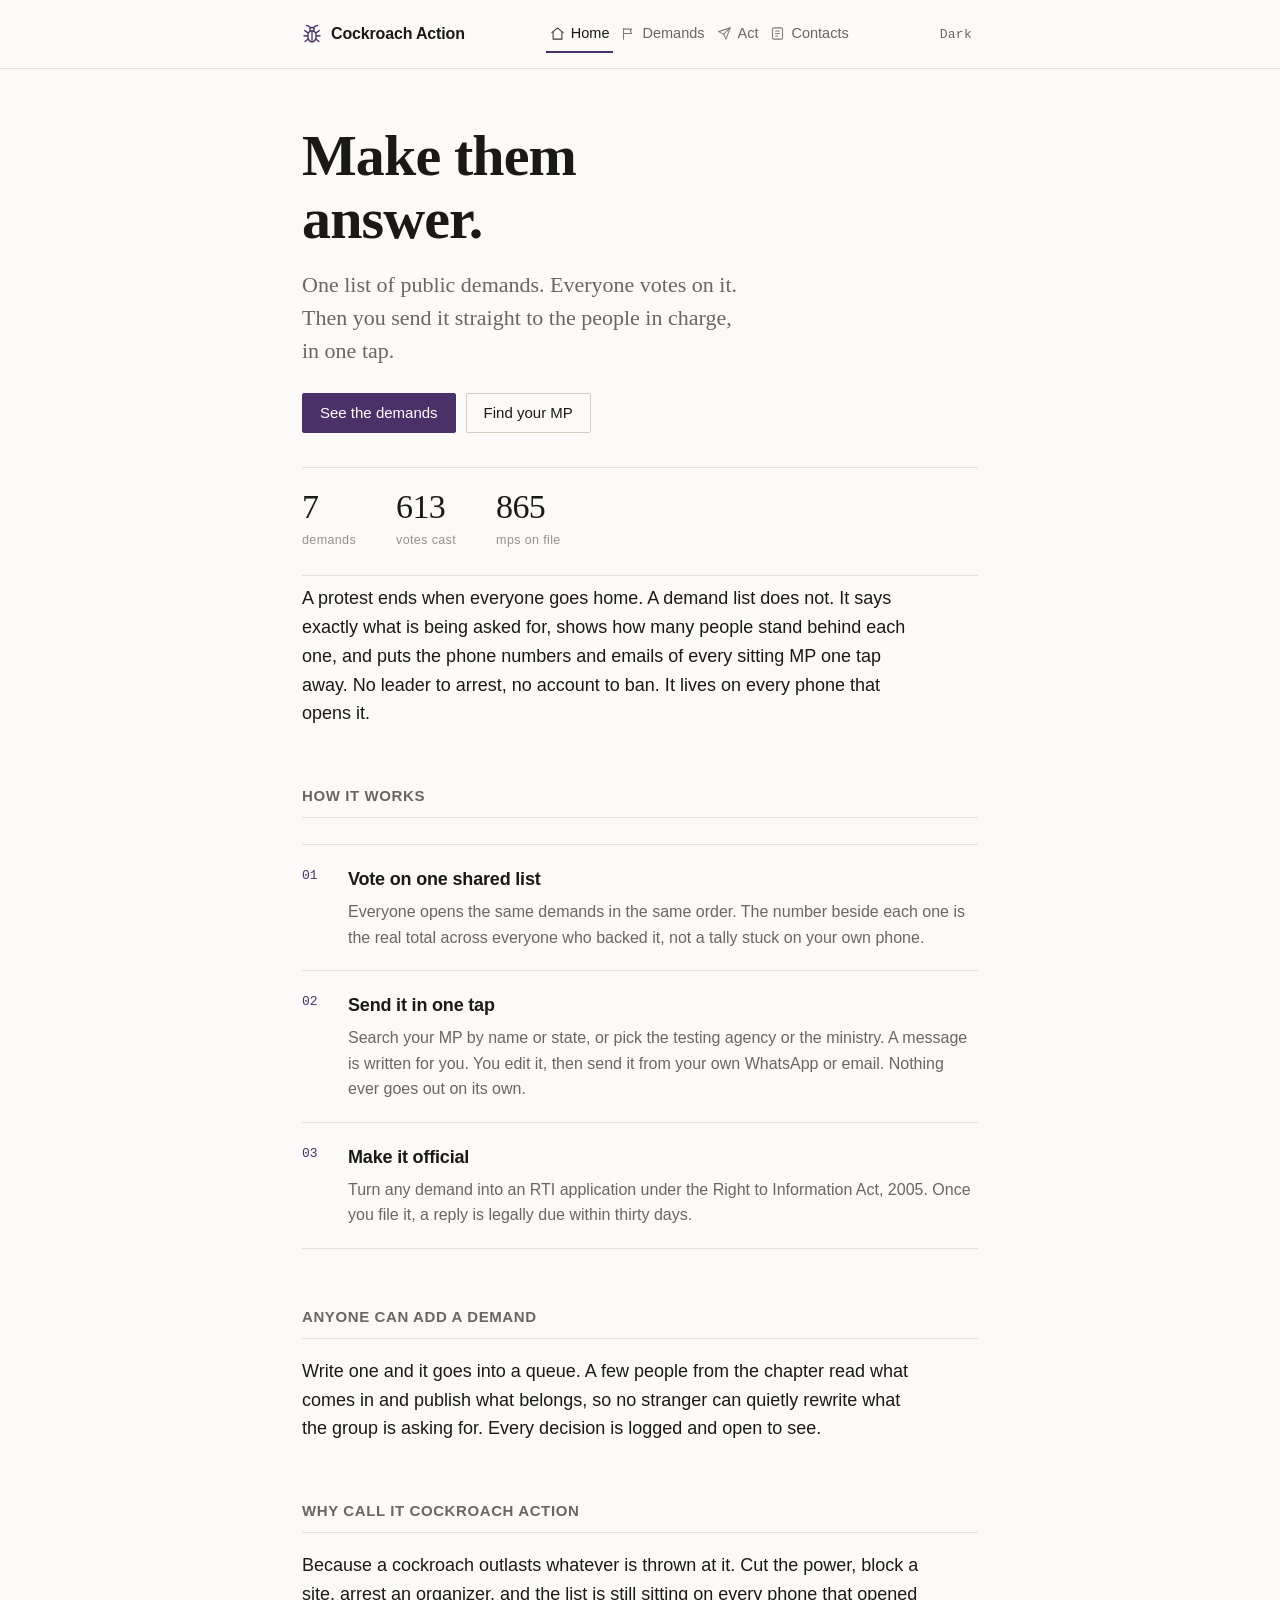
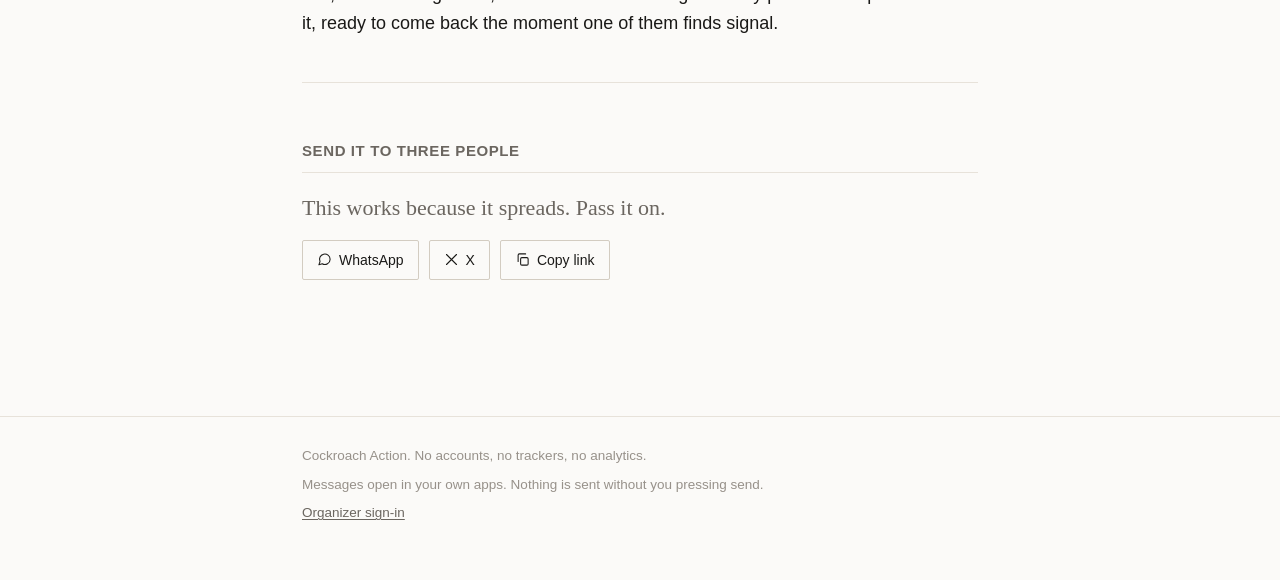
==== commit 592c4302: "MP finder, editorial redesign, proposals visible, word cloud, feedback Design - Rebuilt the visual l" ====
--- a/index.html
+++ b/index.html
@@ -4,14 +4,14 @@
 <meta charset="utf-8">
 <meta name="viewport" content="width=device-width, initial-scale=1">
 
-<title>Cockroach Action — one demand list, one tap to send it</title>
+<title>Cockroach Action · Make them answer</title>
 <meta name="description" content="A shared list of public demands your chapter votes on together, and one-tap WhatsApp, email and RTI templates to send them to the offices that can answer. Works with no signal.">
 <link rel="canonical" href="https://aytasnerd.github.io/cockroach-action/">
 
 <meta property="og:type" content="website">
 <meta property="og:site_name" content="Cockroach Action">
 <meta property="og:url" content="https://aytasnerd.github.io/cockroach-action/">
-<meta property="og:title" content="Cockroach Action — one demand list, one tap to send it">
+<meta property="og:title" content="Cockroach Action · Make them answer">
 <meta property="og:description" content="Vote on what your chapter is asking for. Send it to the people who can answer. Works with no signal.">
 <meta property="og:image" content="https://aytasnerd.github.io/cockroach-action/icons/og.png">
 <meta property="og:image:width" content="1200">
@@ -20,7 +20,7 @@
 <meta property="og:locale" content="en_IN">
 
 <meta name="twitter:card" content="summary_large_image">
-<meta name="twitter:title" content="Cockroach Action — one demand list, one tap to send it">
+<meta name="twitter:title" content="Cockroach Action · Make them answer">
 <meta name="twitter:description" content="Vote on what your chapter is asking for. Send it to the people who can answer. Works with no signal.">
 <meta name="twitter:image" content="https://aytasnerd.github.io/cockroach-action/icons/og.png">
 
@@ -30,7 +30,7 @@
 <link rel="apple-touch-icon" href="icons/apple-touch-icon.png">
 <meta name="theme-color" content="#fbfaf9" media="(prefers-color-scheme: light)">
 <meta name="theme-color" content="#0d0d0f" media="(prefers-color-scheme: dark)">
-<link rel="stylesheet" href="css/style.css?v=5">
+<link rel="stylesheet" href="css/style.css?v=8">
 <script>
   (function(){var t=localStorage.getItem("ca_theme")||(window.matchMedia&&window.matchMedia("(prefers-color-scheme: dark)").matches?"dark":"light");document.documentElement.setAttribute("data-theme",t);})();
 </script>
@@ -65,52 +65,54 @@
 
 <main>
   <section class="hero">
-    <h1>Hard to stamp out.</h1>
-    <p class="lede">One demand list your chapter votes on together. One tap to send it to the offices that can answer. It keeps working when the signal doesn't.</p>
+    <h1>Make them answer.</h1>
+    <p class="lede">One list of public demands. Everyone votes on it. Then you send it straight to the people in charge, in one tap.</p>
     <div class="btn-row">
       <a class="btn btn-primary" href="demands.html">See the demands</a>
-      <a class="btn" href="act.html">Send a message</a>
+      <a class="btn" href="contacts.html">Find your MP</a>
     </div>
   </section>
 
-  <div class="stat-strip" id="stat-strip">
-    <div class="stat"><span class="n" id="stat-demands">—</span><span class="k">demands</span></div>
-    <div class="stat"><span class="n" id="stat-votes">—</span><span class="k">votes cast</span></div>
-    <div class="stat"><span class="n" id="stat-updated">—</span><span class="k">last updated</span></div>
+  <div class="stats" id="stats">
+    <div class="stat"><span class="n" id="stat-demands">·</span><span class="k">demands</span></div>
+    <div class="stat"><span class="n" id="stat-votes">·</span><span class="k">votes cast</span></div>
+    <div class="stat"><span class="n" id="stat-mps">865</span><span class="k">MPs on file</span></div>
+  </div>
+
+  <div class="prose" style="margin-top:8px;">
+    <p>A protest ends when everyone goes home. A demand list does not. It says exactly what is being asked for, shows how many people stand behind each one, and puts the phone numbers and emails of every sitting MP one tap away. No leader to arrest, no account to ban. It lives on every phone that opens it.</p>
   </div>
 
   <h2>How it works</h2>
   <ol class="steps">
     <li>
-      <div>
-        <h3>Vote on the list</h3>
-        <p>Everyone sees the same demands in the same order. The count is the real total across everyone who voted, not a number kept on your own phone.</p>
-      </div>
+      <h3>Vote on one shared list</h3>
+      <p>Everyone opens the same demands in the same order. The number beside each one is the real total across everyone who backed it, not a tally stuck on your own phone.</p>
     </li>
     <li>
-      <div>
-        <h3>Send it</h3>
-        <p>Pick a demand and a contact. The message is written for you and opens in WhatsApp, your mail app, or X. You read it and press send yourself.</p>
-      </div>
+      <h3>Send it in one tap</h3>
+      <p>Search your MP by name or state, or pick the testing agency or the ministry. A message is written for you. You edit it, then send it from your own WhatsApp or email. Nothing ever goes out on its own.</p>
     </li>
     <li>
-      <div>
-        <h3>Make it official</h3>
-        <p>Turn any demand into an RTI application under the Right to Information Act, 2005. A reply is legally due in 30 days.</p>
-      </div>
+      <h3>Make it official</h3>
+      <p>Turn any demand into an RTI application under the Right to Information Act, 2005. Once you file it, a reply is legally due within thirty days.</p>
     </li>
   </ol>
 
-  <h2>Why a cockroach</h2>
-  <p>Because they outlast the people trying to get rid of them. There is no account to ban and no office to shut. The list lives on every phone that has opened it, and it catches up the moment anyone is online.</p>
+  <h2>Anyone can add a demand</h2>
+  <div class="prose">
+    <p>Write one and it goes into a queue. A few people from the chapter read what comes in and publish what belongs, so no stranger can quietly rewrite what the group is asking for. Every decision is logged and open to see.</p>
+  </div>
 
-  <h2>Anyone can add a demand</h2>
-  <p>Write one and it goes into a queue. A few people from your chapter read what comes in and publish what belongs on the list, so a stranger cannot quietly rewrite what your group is asking for. Every decision is recorded.</p>
+  <h2>Why call it Cockroach Action</h2>
+  <div class="prose">
+    <p>Because a cockroach outlasts whatever is thrown at it. Cut the power, block a site, arrest an organizer, and the list is still sitting on every phone that opened it, ready to come back the moment one of them finds signal.</p>
+  </div>
 
   <hr class="divider">
 
-  <h2>Send this to someone</h2>
-  <p class="lede">A demand list works better the more people are on it.</p>
+  <h2>Send it to three people</h2>
+  <p class="lede">This works because it spreads. Pass it on.</p>
   <div class="channel-row">
     <a class="channel-btn" id="share-wa" href="#" rel="noopener"><svg viewBox="0 0 24 24" fill="none" stroke="currentColor" stroke-width="1.7" stroke-linecap="round" stroke-linejoin="round" aria-hidden="true"><path d="M21 11.5a8.4 8.4 0 0 1-12.6 7.3L3 20.5l1.8-5.2A8.5 8.5 0 1 1 21 11.5Z"/></svg>WhatsApp</a>
     <a class="channel-btn" id="share-x" href="#" rel="noopener"><svg viewBox="0 0 24 24" fill="none" stroke="currentColor" stroke-width="1.7" stroke-linecap="round" stroke-linejoin="round" aria-hidden="true"><path d="M4 4l16 16M20 4 4 20"/></svg>X</a>
@@ -127,12 +129,12 @@
   </div>
 </footer>
 
-<script src="js/config.js?v=5"></script>
-<script src="js/theme.js?v=5"></script>
-<script src="js/sb.js?v=5"></script>
-<script src="js/outbox.js?v=5"></script>
-<script src="js/store.js?v=5"></script>
-<script src="js/home-page.js?v=5"></script>
-<script src="js/sw-register.js?v=5"></script>
+<script src="js/config.js?v=8"></script>
+<script src="js/theme.js?v=8"></script>
+<script src="js/sb.js?v=8"></script>
+<script src="js/outbox.js?v=8"></script>
+<script src="js/store.js?v=8"></script>
+<script src="js/home-page.js?v=8"></script>
+<script src="js/sw-register.js?v=8"></script>
 </body>
 </html>
--- a/css/style.css
+++ b/css/style.css
@@ -1,105 +1,90 @@
-/* Cockroach Action design system.
-   Plain, legible, no decorative filler. System fonts, one accent color. */
+/* Cockroach Action.
+   Editorial and quiet. Hairlines, not boxes. One accent, used sparingly. */
 
 :root {
   color-scheme: light;
-  --bg: #fbfaf9;
-  --bg-raised: #f2f0ed;
-  --text: #17171a;
-  --text-muted: #66625d;
-  --border: #e2ddd6;
-  --accent: #533a75;
-  --accent-soft: #f0ebf7;
+  --bg: #fbfaf8;
+  --text: #1a1917;
+  --text-muted: #6b6660;
+  --text-faint: #97918a;
+  --rule: #e7e2da;
+  --rule-strong: #d3ccc1;
+  --accent: #4a3168;
   --accent-text: #ffffff;
-  --link: #533a75;
-  --focus: #17171a;
-  --success: #1f5a41;
-  --warn: #8a5a1b;
-  --radius: 3px;
+  --link: #4a3168;
+  --warn: #8a3b1b;
   --font: -apple-system, BlinkMacSystemFont, "Segoe UI", Roboto, Helvetica, Arial, sans-serif;
-  --font-mono: ui-monospace, SFMono-Regular, "SF Mono", Menlo, Consolas, monospace;
-  --max-width: 780px;
+  --serif: "Iowan Old Style", "Palatino Linotype", Palatino, "Book Antiqua", Georgia, serif;
+  --mono: ui-monospace, SFMono-Regular, "SF Mono", Menlo, Consolas, monospace;
+  --measure: 720px;
 }
 
 [data-theme="dark"] {
   color-scheme: dark;
-  --bg: #0d0d0f;
-  --bg-raised: #17171a;
-  --text: #e9e7e3;
-  --text-muted: #94908a;
-  --border: #2b2a2c;
-  --accent: #b79bde;
-  --accent-soft: #1d1826;
-  --accent-text: #0d0d0f;
-  --link: #b79bde;
-  --focus: #e9e7e3;
-  --success: #6ed3a5;
-  --warn: #e0b070;
+  --bg: #100f11;
+  --text: #eae7e1;
+  --text-muted: #9d978e;
+  --text-faint: #6f6a63;
+  --rule: #29272a;
+  --rule-strong: #3a373b;
+  --accent: #c3a9e6;
+  --accent-text: #100f11;
+  --link: #c3a9e6;
+  --warn: #e0a06a;
 }
 
 * { box-sizing: border-box; }
+
+html { -webkit-text-size-adjust: 100%; }
 
 body {
   margin: 0;
   background: var(--bg);
   color: var(--text);
   font-family: var(--font);
-  font-size: 17px;
-  line-height: 1.55;
+  font-size: 18px;
+  line-height: 1.6;
   -webkit-font-smoothing: antialiased;
-}
-
-a { color: var(--link); }
-a:not(.btn):not(.brand):not(.card-link) { text-decoration-thickness: 1px; text-underline-offset: 2px; }
-
-:focus-visible { outline: 2px solid var(--focus); outline-offset: 2px; }
-
-code {
-  font-family: var(--font-mono);
-  font-size: 0.9em;
-  background: var(--bg-raised);
-  padding: 1px 5px;
-  border-radius: var(--radius);
-}
-
-/* layout */
-
-.wrap { max-width: var(--max-width); margin: 0 auto; padding: 0 20px; }
-
-header.site {
-  border-bottom: 1px solid var(--border);
-  position: sticky;
-  top: 0;
-  background: var(--bg);
-  z-index: 10;
-}
+  text-rendering: optimizeLegibility;
+}
+
+a { color: var(--link); text-underline-offset: 2px; text-decoration-thickness: 1px; }
+
+::selection { background: var(--accent); color: var(--accent-text); }
+
+:focus-visible { outline: 2px solid var(--accent); outline-offset: 3px; border-radius: 1px; }
+
+/* ---- shell ---- */
+
+.wrap, main { max-width: var(--measure); margin: 0 auto; padding-left: 22px; padding-right: 22px; }
+
+header.site { border-bottom: 1px solid var(--rule); }
 
 .site-header-inner {
-  max-width: var(--max-width);
+  max-width: var(--measure);
   margin: 0 auto;
-  padding: 12px 16px;
+  padding: 16px 22px;
   display: flex;
   align-items: center;
   justify-content: space-between;
-  gap: 8px;
+  gap: 12px;
 }
 
 .brand {
   display: inline-flex;
   align-items: center;
   gap: 9px;
-  font-weight: 700;
+  font-weight: 650;
   font-size: 16px;
+  letter-spacing: -0.01em;
   color: var(--text);
   text-decoration: none;
-  letter-spacing: -0.01em;
   white-space: nowrap;
-  flex-shrink: 0;
-}
-
-.brand .mark { width: 22px; height: 22px; color: var(--accent); flex-shrink: 0; }
-
-nav.primary { display: flex; gap: 2px; flex-wrap: nowrap; flex-shrink: 0; }
+}
+
+.brand .mark { width: 20px; height: 20px; color: var(--accent); }
+
+nav.primary { display: flex; gap: 4px; }
 
 nav.primary a {
   display: inline-flex;
@@ -107,404 +92,419 @@
   gap: 6px;
   color: var(--text-muted);
   text-decoration: none;
-  font-size: 14px;
-  padding: 8px 9px;
-  border-radius: var(--radius);
-}
-
-nav.primary a svg { flex-shrink: 0; }
-
-nav.primary a:hover,
-nav.primary a[aria-current="page"] { color: var(--text); background: var(--bg-raised); }
+  font-size: 14.5px;
+  padding: 6px 4px;
+  border-bottom: 2px solid transparent;
+  margin-bottom: -1px;
+}
+
+nav.primary a:hover { color: var(--text); }
+nav.primary a[aria-current="page"] { color: var(--text); border-bottom-color: var(--accent); }
+nav.primary a svg { opacity: 0.85; }
 
 @media (max-width: 560px) {
   nav.primary .label { display: none; }
-  nav.primary a { padding: 8px; }
-}
-
-@media (max-width: 420px) {
+  nav.primary a { padding: 6px; }
   .brand .brand-text { display: none; }
-  .site-header-inner { padding: 10px 14px; }
-}
-
-main { max-width: var(--max-width); margin: 0 auto; padding: 32px 20px 80px; }
+}
+
+main { padding-top: 44px; padding-bottom: 96px; }
 
 footer.site {
-  border-top: 1px solid var(--border);
-  padding: 24px 20px 40px;
-  color: var(--text-muted);
+  border-top: 1px solid var(--rule);
+  margin-top: 40px;
+  padding: 28px 0 56px;
+  color: var(--text-faint);
+  font-size: 13.5px;
+}
+
+footer.site .wrap { display: flex; flex-direction: column; gap: 7px; }
+footer.site a { color: var(--text-muted); }
+
+.theme-toggle {
+  border: 0;
+  background: none;
+  color: var(--text-muted);
+  padding: 4px 6px;
   font-size: 13px;
-}
-
-footer.site .wrap { display: flex; flex-direction: column; gap: 6px; }
-
-/* theme toggle */
-
-.theme-toggle {
-  border: 1px solid var(--border);
+  font-family: var(--mono);
+  cursor: pointer;
+  letter-spacing: 0.02em;
+}
+.theme-toggle:hover { color: var(--text); }
+
+/* ---- type ---- */
+
+h1 {
+  font-family: var(--serif);
+  font-weight: 600;
+  font-size: 44px;
+  line-height: 1.08;
+  letter-spacing: -0.015em;
+  margin: 0 0 18px;
+}
+
+h2 {
+  font-size: 15px;
+  font-weight: 600;
+  letter-spacing: 0.04em;
+  text-transform: uppercase;
+  color: var(--text-muted);
+  margin: 56px 0 18px;
+  padding-bottom: 9px;
+  border-bottom: 1px solid var(--rule);
+}
+
+h3 { font-size: 18px; font-weight: 650; margin: 0 0 5px; letter-spacing: -0.01em; }
+
+p { margin: 0 0 16px; }
+
+.lede {
+  font-family: var(--serif);
+  font-size: 22px;
+  line-height: 1.5;
+  color: var(--text-muted);
+  max-width: 34ch;
+  font-weight: 400;
+}
+
+.prose { max-width: 62ch; }
+.prose p { color: var(--text); }
+
+/* ---- hero ---- */
+
+.hero { padding-top: 12px; margin-bottom: 8px; }
+.hero h1 { font-size: 58px; max-width: 15ch; }
+.hero .lede { margin-bottom: 26px; max-width: 40ch; }
+
+@media (max-width: 640px) {
+  h1 { font-size: 34px; }
+  .hero h1 { font-size: 40px; }
+  .lede { font-size: 20px; }
+  body { font-size: 17px; }
+}
+
+/* ---- inline stat row (no boxes) ---- */
+
+.stats {
+  display: flex;
+  flex-wrap: wrap;
+  gap: 40px;
+  margin: 34px 0 8px;
+  padding: 22px 0;
+  border-top: 1px solid var(--rule);
+  border-bottom: 1px solid var(--rule);
+}
+
+.stat .n {
+  font-family: var(--serif);
+  font-size: 34px;
+  line-height: 1;
+  letter-spacing: -0.02em;
+  display: block;
+}
+
+.stat .k {
+  font-size: 12.5px;
+  color: var(--text-faint);
+  letter-spacing: 0.03em;
+  margin-top: 7px;
+  text-transform: lowercase;
+}
+
+@media (max-width: 520px) { .stats { gap: 28px; } .stat .n { font-size: 28px; } }
+
+/* ---- buttons ---- */
+
+.btn {
+  display: inline-flex;
+  align-items: center;
+  gap: 7px;
+  border: 1px solid var(--rule-strong);
   background: none;
   color: var(--text);
-  border-radius: var(--radius);
-  padding: 7px 10px;
-  font-size: 13px;
-  font-family: var(--font-mono);
-  cursor: pointer;
-  white-space: nowrap;
-  flex-shrink: 0;
-}
-
-.theme-toggle:hover { background: var(--bg-raised); }
-
-/* typography */
-
-h1 { font-size: 30px; line-height: 1.18; margin: 0 0 10px; letter-spacing: -0.02em; }
-h2 { font-size: 20px; margin: 40px 0 12px; letter-spacing: -0.01em; }
-h3 { font-size: 16px; margin: 0 0 6px; }
-p { margin: 0 0 14px; }
-.lede { font-size: 18px; color: var(--text-muted); max-width: 62ch; }
-
-/* hero */
-
-.hero { padding: 8px 0 4px; }
-.hero h1 { font-size: 40px; max-width: 16ch; }
-.hero .lede { margin-bottom: 20px; }
-
-@media (max-width: 640px) {
-  .hero h1 { font-size: 30px; }
-}
-
-/* live stat strip */
-
-.stat-strip {
-  display: flex;
-  gap: 0;
-  border: 1px solid var(--border);
-  border-radius: var(--radius);
-  margin: 26px 0 8px;
-  overflow: hidden;
-}
-
-.stat {
-  flex: 1;
-  padding: 14px 16px;
-  border-right: 1px solid var(--border);
-  min-width: 0;
-}
-
-.stat:last-child { border-right: none; }
-
-.stat .n {
-  font-family: var(--font-mono);
-  font-size: 22px;
-  font-weight: 700;
-  letter-spacing: -0.02em;
-  display: block;
-  line-height: 1.2;
-}
-
-.stat .k { font-size: 12px; color: var(--text-muted); text-transform: lowercase; }
-
-@media (max-width: 520px) {
-  .stat { padding: 11px 12px; }
-  .stat .n { font-size: 18px; }
-  .stat .k { font-size: 11px; }
-}
-
-/* buttons */
-
-.btn {
-  display: inline-flex;
-  align-items: center;
-  gap: 6px;
-  border: 1px solid var(--border);
-  background: var(--bg);
-  color: var(--text);
-  padding: 10px 15px;
-  border-radius: var(--radius);
-  font-size: 14px;
+  padding: 10px 17px;
+  border-radius: 2px;
+  font-size: 15px;
   font-family: var(--font);
   text-decoration: none;
   cursor: pointer;
   line-height: 1.2;
-}
-
-.btn:hover { background: var(--bg-raised); }
-
-.btn-primary { background: var(--accent); color: var(--accent-text); border-color: var(--accent); }
-.btn-primary:hover { opacity: 0.9; background: var(--accent); }
-
-.btn-row { display: flex; gap: 8px; flex-wrap: wrap; margin-top: 10px; }
-
-.btn:disabled { opacity: 0.5; cursor: not-allowed; }
-.btn svg, .channel-btn svg { width: 15px; height: 15px; flex-shrink: 0; }
-
-/* cards / list items */
-
-.card {
-  border: 1px solid var(--border);
-  border-radius: var(--radius);
-  padding: 16px 18px;
-  margin-bottom: 12px;
-  background: var(--bg);
-}
+  transition: border-color 0.12s, background 0.12s;
+}
+.btn:hover { border-color: var(--text); }
+
+.btn-primary { background: var(--accent); border-color: var(--accent); color: var(--accent-text); }
+.btn-primary:hover { background: var(--accent); border-color: var(--accent); filter: brightness(1.08); }
+
+.btn:disabled { opacity: 0.45; cursor: not-allowed; }
+.btn svg { width: 15px; height: 15px; }
+
+.btn-row { display: flex; gap: 10px; flex-wrap: wrap; margin-top: 8px; }
+
+.textlink {
+  background: none; border: 0; padding: 0;
+  color: var(--link); font: inherit; cursor: pointer;
+  text-decoration: underline; text-underline-offset: 2px;
+}
+
+/* ---- steps: a numbered list, not chips ---- */
+
+.steps { list-style: none; counter-reset: s; margin: 26px 0; padding: 0; }
+
+.steps li {
+  counter-increment: s;
+  position: relative;
+  padding: 20px 0 20px 46px;
+  border-top: 1px solid var(--rule);
+}
+.steps li:last-child { border-bottom: 1px solid var(--rule); }
+
+.steps li::before {
+  content: counter(s, decimal-leading-zero);
+  position: absolute;
+  left: 0;
+  top: 21px;
+  font-family: var(--mono);
+  font-size: 13px;
+  color: var(--accent);
+}
+
+.steps p { color: var(--text-muted); margin: 0; font-size: 16px; }
+
+/* ---- demands: divider-separated rows, not cards ---- */
 
 .demand-list { list-style: none; margin: 0; padding: 0; }
 
 .demand {
   display: flex;
-  gap: 14px;
-  align-items: flex-start;
-  border: 1px solid var(--border);
-  border-radius: var(--radius);
-  padding: 16px 18px;
-  margin-bottom: 10px;
-}
-
-.vote-block {
-  display: flex;
-  flex-direction: column;
-  align-items: center;
-  gap: 2px;
-  min-width: 46px;
-}
+  gap: 18px;
+  align-items: baseline;
+  padding: 22px 0;
+  border-top: 1px solid var(--rule);
+}
+.demand:last-child { border-bottom: 1px solid var(--rule); }
+
+.vote-block { display: flex; flex-direction: column; align-items: center; gap: 4px; width: 44px; flex-shrink: 0; }
 
 .vote-btn {
-  border: 1px solid var(--border);
-  background: var(--bg);
-  color: var(--text);
-  width: 44px;
-  height: 38px;
-  border-radius: var(--radius);
-  font-size: 16px;
+  border: 1px solid var(--rule-strong);
+  background: none;
+  color: var(--text-muted);
+  width: 40px;
+  height: 40px;
+  border-radius: 2px;
   cursor: pointer;
   display: flex;
   align-items: center;
   justify-content: center;
-}
-
-.vote-btn svg { width: 16px; height: 16px; }
-.vote-btn:hover { background: var(--bg-raised); }
-.vote-btn[aria-pressed="true"] {
-  background: var(--accent);
-  color: var(--accent-text);
-  border-color: var(--accent);
-}
-
-.vote-count { font-weight: 700; font-size: 15px; font-family: var(--font-mono); }
+  transition: border-color 0.12s, color 0.12s, background 0.12s;
+}
+.vote-btn svg { width: 17px; height: 17px; }
+.vote-btn:hover { border-color: var(--text); color: var(--text); }
+.vote-btn[aria-pressed="true"] { background: var(--accent); border-color: var(--accent); color: var(--accent-text); }
+
+.vote-count { font-family: var(--serif); font-size: 19px; letter-spacing: -0.01em; }
 
 .demand-body { flex: 1; min-width: 0; }
-.demand-body h3 { margin-bottom: 4px; }
-.demand-body p { color: var(--text-muted); margin-bottom: 8px; font-size: 15px; }
-
-.demand-meta {
+.demand-body p { color: var(--text-muted); margin: 3px 0 9px; font-size: 16px; }
+
+.demand-meta { display: flex; gap: 14px; font-size: 14px; align-items: center; flex-wrap: wrap; }
+.demand-meta a { color: var(--accent); text-decoration: none; }
+.demand-meta a:hover { text-decoration: underline; }
+
+/* ---- controls row ---- */
+
+.controls {
   display: flex;
-  gap: 10px;
-  font-size: 13px;
-  color: var(--text-muted);
+  align-items: center;
+  justify-content: space-between;
+  gap: 12px;
   flex-wrap: wrap;
-  align-items: center;
-}
-
-.tag {
-  display: inline-block;
-  border: 1px solid var(--border);
-  border-radius: var(--radius);
-  padding: 2px 8px;
-  font-size: 11px;
-  color: var(--text-muted);
-  font-family: var(--font-mono);
-}
-
-.tag-pending { border-color: var(--warn); color: var(--warn); }
-.tag-queued { border-color: var(--accent); color: var(--accent); }
-
-/* status line */
+  margin: 8px 0 4px;
+}
+
+/* ---- messages: quiet, no colored edge bar ---- */
 
 .status-line {
-  font-size: 13px;
-  color: var(--text-muted);
-  font-family: var(--font-mono);
-  padding: 8px 0;
-  border-bottom: 1px solid var(--border);
-  margin-bottom: 20px;
-  display: flex;
-  align-items: center;
-  gap: 8px;
-}
-
+  font-size: 14px;
+  color: var(--text-faint);
+  font-family: var(--mono);
+  padding: 4px 0 16px;
+}
 .status-line[hidden] { display: none; }
 
 .notice {
-  border: 1px solid var(--border);
-  border-left: 3px solid var(--accent);
-  background: var(--bg-raised);
-  border-radius: var(--radius);
-  padding: 12px 14px;
-  font-size: 14px;
-  margin-bottom: 18px;
-}
-
+  font-size: 15px;
+  color: var(--text-muted);
+  padding: 12px 0;
+  margin-bottom: 8px;
+  border-bottom: 1px solid var(--rule);
+}
 .notice[hidden] { display: none; }
-.notice.error { border-left-color: var(--warn); }
-
-/* forms */
-
-label { display: block; font-size: 13px; font-weight: 600; margin-bottom: 4px; }
+.notice.error { color: var(--warn); }
+
+.empty {
+  padding: 40px 0;
+  text-align: center;
+  color: var(--text-faint);
+  font-family: var(--serif);
+  font-size: 19px;
+}
+
+/* ---- forms ---- */
+
+label { display: block; font-size: 13px; font-weight: 600; letter-spacing: 0.01em; margin-bottom: 6px; color: var(--text-muted); }
 
 input[type="text"],
 input[type="email"],
 input[type="tel"],
+input[type="search"],
 textarea,
 select {
   width: 100%;
-  border: 1px solid var(--border);
-  background: var(--bg);
+  border: 0;
+  border-bottom: 1.5px solid var(--rule-strong);
+  background: none;
   color: var(--text);
-  border-radius: var(--radius);
-  padding: 10px;
-  font-size: 16px; /* 16px stops iOS Safari zooming the page on focus */
+  border-radius: 0;
+  padding: 9px 2px;
+  font-size: 16px;
   font-family: var(--font);
-  margin-bottom: 14px;
-}
-
-textarea { resize: vertical; min-height: 90px; }
-
-fieldset { border: 1px solid var(--border); border-radius: var(--radius); padding: 14px 16px; margin: 0 0 16px; }
-legend { font-size: 13px; font-weight: 600; padding: 0 6px; }
-
-.field-note { font-size: 12px; color: var(--text-muted); margin: -10px 0 14px; }
-
-/* action templates */
-
-.channel-row { display: flex; gap: 8px; flex-wrap: wrap; margin-top: 10px; }
+  margin-bottom: 18px;
+}
+input:focus, textarea:focus, select:focus { outline: none; border-bottom-color: var(--accent); }
+
+select {
+  -webkit-appearance: none; appearance: none;
+  background-image: linear-gradient(45deg, transparent 50%, var(--text-muted) 50%), linear-gradient(135deg, var(--text-muted) 50%, transparent 50%);
+  background-position: right 6px top 60%, right 1px top 60%;
+  background-size: 5px 5px, 5px 5px;
+  background-repeat: no-repeat;
+  padding-right: 22px;
+}
+
+textarea { resize: vertical; min-height: 150px; line-height: 1.55; border: 1px solid var(--rule-strong); border-radius: 2px; padding: 12px 13px; }
+textarea:focus { border-color: var(--accent); }
+
+.field-note { font-size: 13px; color: var(--text-faint); margin: -12px 0 18px; }
+
+.form-block { padding: 22px 0; border-top: 1px solid var(--rule); border-bottom: 1px solid var(--rule); margin-bottom: 24px; }
+
+/* ---- send channels ---- */
+
+.channel-row { display: flex; gap: 10px; flex-wrap: wrap; margin-top: 4px; }
 
 .channel-btn {
-  border: 1px solid var(--border);
-  background: var(--bg);
+  border: 1px solid var(--rule-strong);
+  background: none;
   color: var(--text);
-  padding: 9px 13px;
-  border-radius: var(--radius);
-  font-size: 13px;
+  padding: 8px 14px;
+  border-radius: 2px;
+  font-size: 14px;
   text-decoration: none;
   display: inline-flex;
   align-items: center;
-  gap: 6px;
+  gap: 7px;
   cursor: pointer;
 }
-
-.channel-btn:hover { background: var(--bg-raised); }
+.channel-btn:hover { border-color: var(--text); }
+.channel-btn svg { width: 15px; height: 15px; }
+.channel-btn.wa:hover { border-color: #25846b; color: #1f6f5a; }
+[data-theme="dark"] .channel-btn.wa:hover { color: #6ed3a5; border-color: #2f6b52; }
+
+/* ---- message preview ---- */
 
 pre.template-preview {
-  background: var(--bg-raised);
-  border: 1px solid var(--border);
-  border-radius: var(--radius);
-  padding: 12px 14px;
-  font-family: var(--font-mono);
-  font-size: 13px;
+  font-family: var(--mono);
+  font-size: 13.5px;
+  line-height: 1.5;
   white-space: pre-wrap;
   word-break: break-word;
   color: var(--text);
-  max-height: 260px;
+  border-left: 2px solid var(--rule-strong);
+  padding: 4px 0 4px 16px;
+  margin: 0 0 8px;
+  max-height: 320px;
   overflow: auto;
 }
 
-/* steps */
-
-.steps { list-style: none; margin: 24px 0; padding: 0; counter-reset: step; }
-
-.steps li {
-  counter-increment: step;
+.copy-feedback { font-size: 13px; color: var(--text-muted); margin-left: 10px; display: none; font-family: var(--mono); }
+.copy-feedback.show { display: inline; }
+
+/* ---- MP finder ---- */
+
+.finder-result {
+  padding: 18px 0;
+  border-top: 1px solid var(--rule);
+}
+.finder-result:last-child { border-bottom: 1px solid var(--rule); }
+.finder-result h3 { margin-bottom: 3px; }
+.finder-result .who { font-size: 14px; color: var(--text-faint); margin-bottom: 11px; }
+.finder-result .who .party { color: var(--text-muted); }
+
+.pill {
+  display: inline-block;
+  font-family: var(--mono);
+  font-size: 11px;
+  letter-spacing: 0.04em;
+  text-transform: uppercase;
+  color: var(--text-faint);
+  border: 1px solid var(--rule);
+  border-radius: 2px;
+  padding: 1px 7px;
+  margin-left: 8px;
+  vertical-align: middle;
+}
+
+.finder-count { font-size: 13.5px; color: var(--text-faint); font-family: var(--mono); margin: 2px 0 8px; }
+
+/* ---- word cloud ---- */
+
+.cloud {
   display: flex;
-  gap: 14px;
-  padding: 14px 0;
-  border-bottom: 1px solid var(--border);
-}
-
-.steps li:last-child { border-bottom: none; }
-
-.steps li::before {
-  content: counter(step);
-  font-family: var(--font-mono);
-  font-size: 12px;
-  font-weight: 700;
-  color: var(--accent);
-  border: 1px solid var(--border);
-  border-radius: var(--radius);
-  width: 26px;
-  height: 26px;
-  display: flex;
-  align-items: center;
-  justify-content: center;
-  flex-shrink: 0;
-}
-
-.steps h3 { margin-bottom: 2px; }
-.steps p { color: var(--text-muted); font-size: 15px; margin: 0; }
-
-/* misc */
-
-.divider { border: none; border-top: 1px solid var(--border); margin: 28px 0; }
-
-.two-col { display: grid; grid-template-columns: 1fr 1fr; gap: 16px; }
-
-@media (max-width: 640px) {
-  .two-col { grid-template-columns: 1fr; }
-  body { font-size: 16px; }
-}
-
-.pillar-grid { display: grid; grid-template-columns: repeat(3, 1fr); gap: 14px; margin: 24px 0; }
-
-@media (max-width: 720px) { .pillar-grid { grid-template-columns: 1fr; } }
-
-.pillar { border: 1px solid var(--border); border-radius: var(--radius); padding: 18px; }
-.pillar .icon { width: 22px; height: 22px; color: var(--accent); margin-bottom: 10px; display: block; }
-.pillar p { font-size: 14px; color: var(--text-muted); margin-bottom: 12px; }
-
-.sr-only {
-  position: absolute;
-  width: 1px; height: 1px;
-  overflow: hidden;
-  clip: rect(0,0,0,0);
+  flex-wrap: wrap;
+  align-items: baseline;
+  gap: 4px 16px;
+  padding: 8px 0 4px;
+  line-height: 1.35;
+}
+.cloud .w {
+  font-family: var(--serif);
+  color: var(--text-muted);
+  letter-spacing: -0.01em;
   white-space: nowrap;
 }
-
-.copy-feedback {
-  font-size: 13px;
-  color: var(--success);
-  margin-left: 8px;
-  display: none;
-  font-family: var(--font-mono);
-}
-
-.copy-feedback.show { display: inline; }
-
-.empty {
-  border: 1px dashed var(--border);
-  border-radius: var(--radius);
-  padding: 28px 20px;
-  text-align: center;
-  color: var(--text-muted);
-  font-size: 15px;
-}
-
-/* moderation queue */
-
-.queue-item { border: 1px solid var(--border); border-radius: var(--radius); padding: 16px 18px; margin-bottom: 10px; }
-.queue-item h3 { margin-bottom: 4px; }
-.queue-item .body { color: var(--text-muted); font-size: 15px; margin-bottom: 10px; }
-.queue-actions { display: flex; gap: 8px; flex-wrap: wrap; }
-
-.skeleton {
-  background: var(--bg-raised);
-  border-radius: var(--radius);
-  height: 74px;
-  margin-bottom: 10px;
-  animation: pulse 1.4s ease-in-out infinite;
-}
-
-@keyframes pulse { 0%, 100% { opacity: 1; } 50% { opacity: 0.55; } }
+.cloud .w b { font-weight: 600; color: var(--text); }
+.cloud .w.hot { color: var(--accent); }
+
+/* ---- queue ---- */
+
+.queue-item { padding: 20px 0; border-top: 1px solid var(--rule); }
+.queue-item:last-child { border-bottom: 1px solid var(--rule); }
+.queue-item .body { color: var(--text-muted); font-size: 16px; margin: 4px 0 12px; }
+.queue-actions { display: flex; gap: 10px; flex-wrap: wrap; }
+
+/* ---- misc ---- */
+
+.divider { border: 0; border-top: 1px solid var(--rule); margin: 44px 0; }
+
+.two-col { display: grid; grid-template-columns: 1fr 1fr; gap: 18px; }
+@media (max-width: 560px) { .two-col { grid-template-columns: 1fr; } }
+
+.card { padding: 22px 0; }
+
+.sr-only { position: absolute; width: 1px; height: 1px; overflow: hidden; clip: rect(0,0,0,0); white-space: nowrap; }
+
+.skeleton { height: 1px; background: var(--rule); margin: 44px 0; position: relative; overflow: hidden; }
+.skeleton::after {
+  content: ""; position: absolute; inset: 0;
+  background: linear-gradient(90deg, transparent, var(--rule-strong), transparent);
+  animation: sweep 1.5s ease-in-out infinite;
+}
+@keyframes sweep { 0% { transform: translateX(-100%); } 100% { transform: translateX(100%); } }
 
 @media (prefers-reduced-motion: reduce) {
-  .skeleton { animation: none; }
+  .skeleton::after { animation: none; }
   * { transition: none !important; }
 }
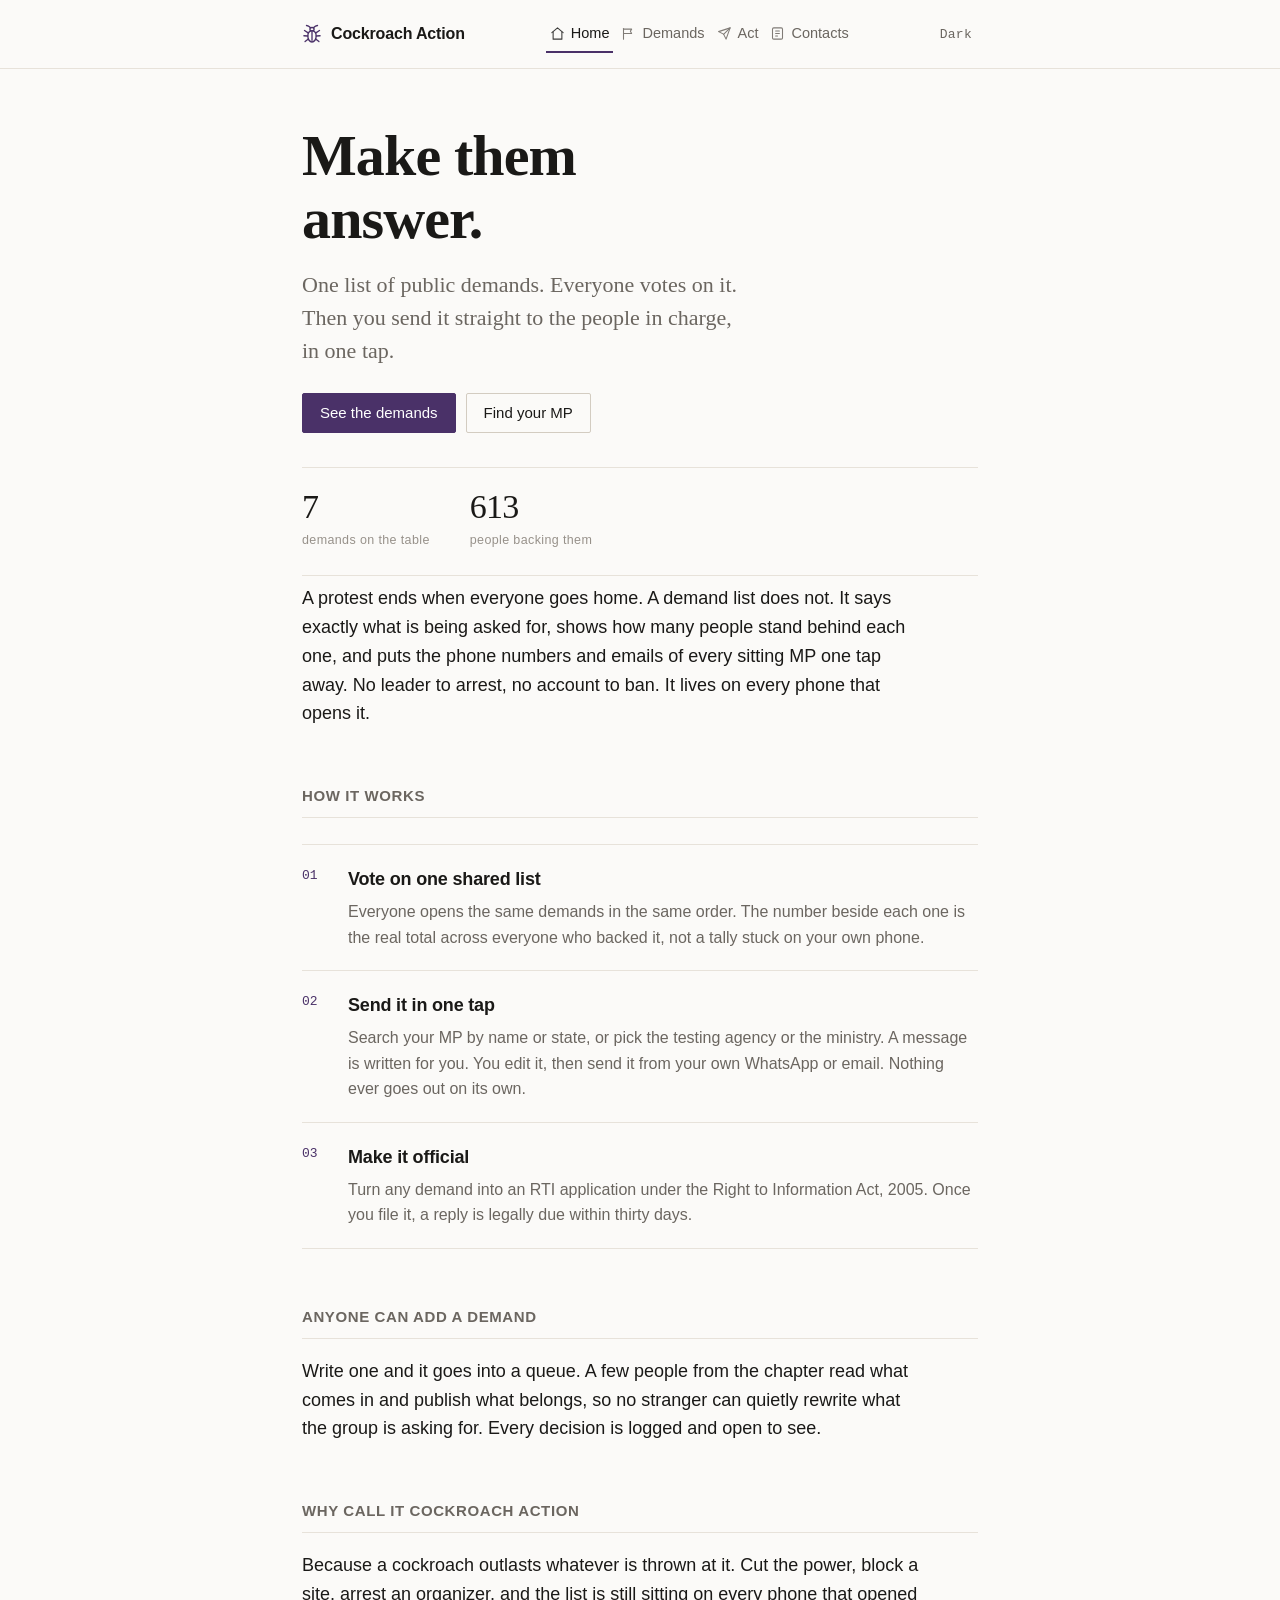
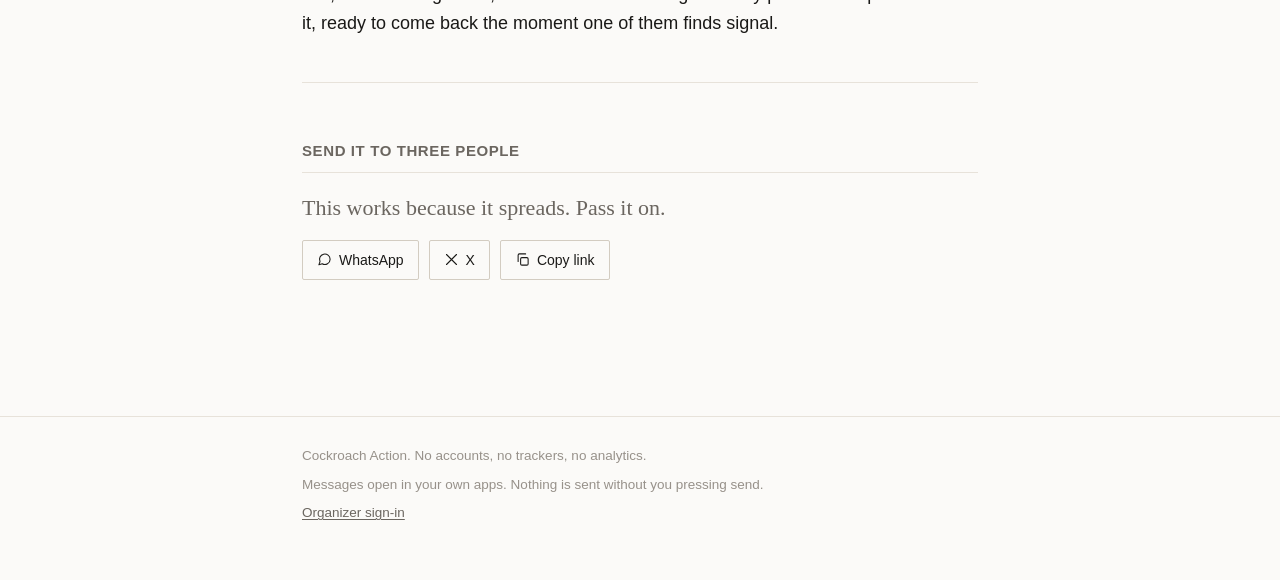
==== commit fe2e9a8f: "Home: drop MP-count stat, keep focus on the movement The 865 MPs-on-file number read like a data-pro" ====
--- a/index.html
+++ b/index.html
@@ -30,7 +30,7 @@
 <link rel="apple-touch-icon" href="icons/apple-touch-icon.png">
 <meta name="theme-color" content="#fbfaf9" media="(prefers-color-scheme: light)">
 <meta name="theme-color" content="#0d0d0f" media="(prefers-color-scheme: dark)">
-<link rel="stylesheet" href="css/style.css?v=8">
+<link rel="stylesheet" href="css/style.css?v=9">
 <script>
   (function(){var t=localStorage.getItem("ca_theme")||(window.matchMedia&&window.matchMedia("(prefers-color-scheme: dark)").matches?"dark":"light");document.documentElement.setAttribute("data-theme",t);})();
 </script>
@@ -74,9 +74,8 @@
   </section>
 
   <div class="stats" id="stats">
-    <div class="stat"><span class="n" id="stat-demands">·</span><span class="k">demands</span></div>
-    <div class="stat"><span class="n" id="stat-votes">·</span><span class="k">votes cast</span></div>
-    <div class="stat"><span class="n" id="stat-mps">865</span><span class="k">MPs on file</span></div>
+    <div class="stat"><span class="n" id="stat-demands">·</span><span class="k">demands on the table</span></div>
+    <div class="stat"><span class="n" id="stat-votes">·</span><span class="k">people backing them</span></div>
   </div>
 
   <div class="prose" style="margin-top:8px;">
@@ -129,12 +128,12 @@
   </div>
 </footer>
 
-<script src="js/config.js?v=8"></script>
-<script src="js/theme.js?v=8"></script>
-<script src="js/sb.js?v=8"></script>
-<script src="js/outbox.js?v=8"></script>
-<script src="js/store.js?v=8"></script>
-<script src="js/home-page.js?v=8"></script>
-<script src="js/sw-register.js?v=8"></script>
+<script src="js/config.js?v=9"></script>
+<script src="js/theme.js?v=9"></script>
+<script src="js/sb.js?v=9"></script>
+<script src="js/outbox.js?v=9"></script>
+<script src="js/store.js?v=9"></script>
+<script src="js/home-page.js?v=9"></script>
+<script src="js/sw-register.js?v=9"></script>
 </body>
 </html>
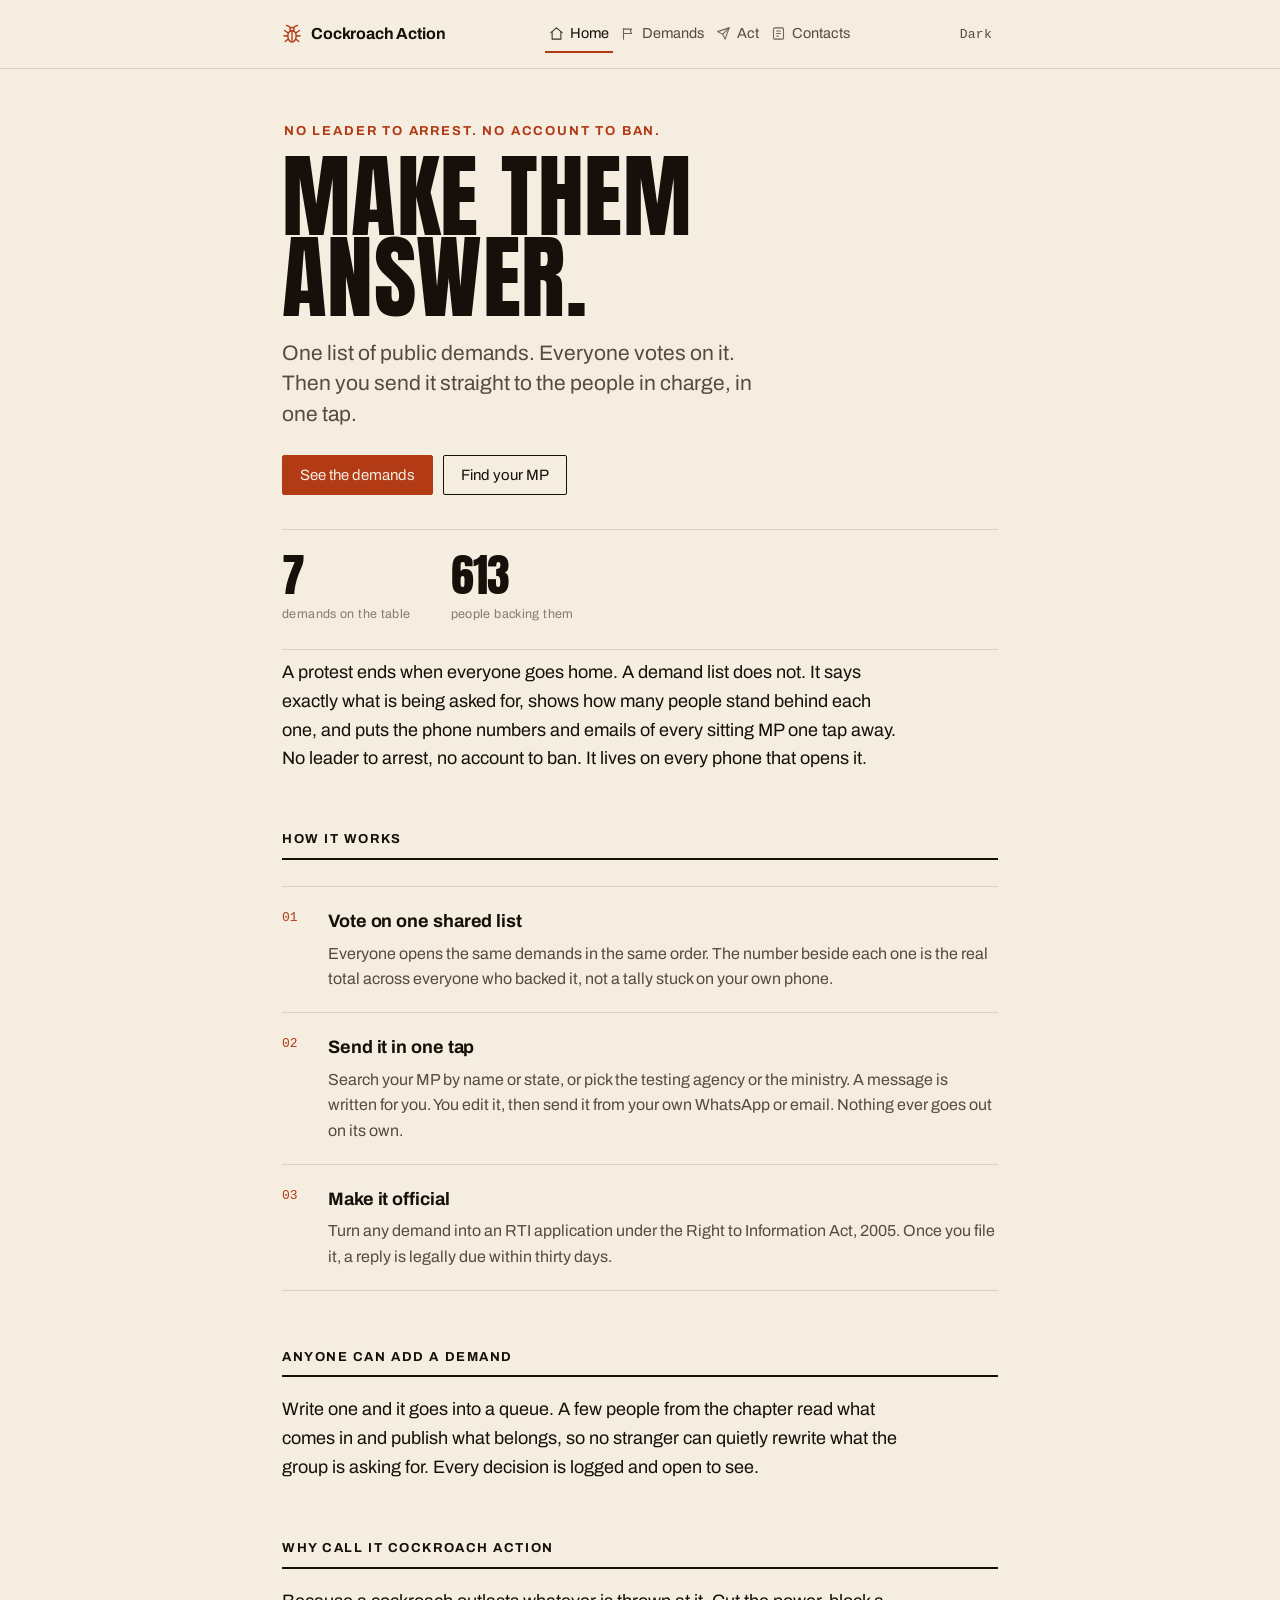
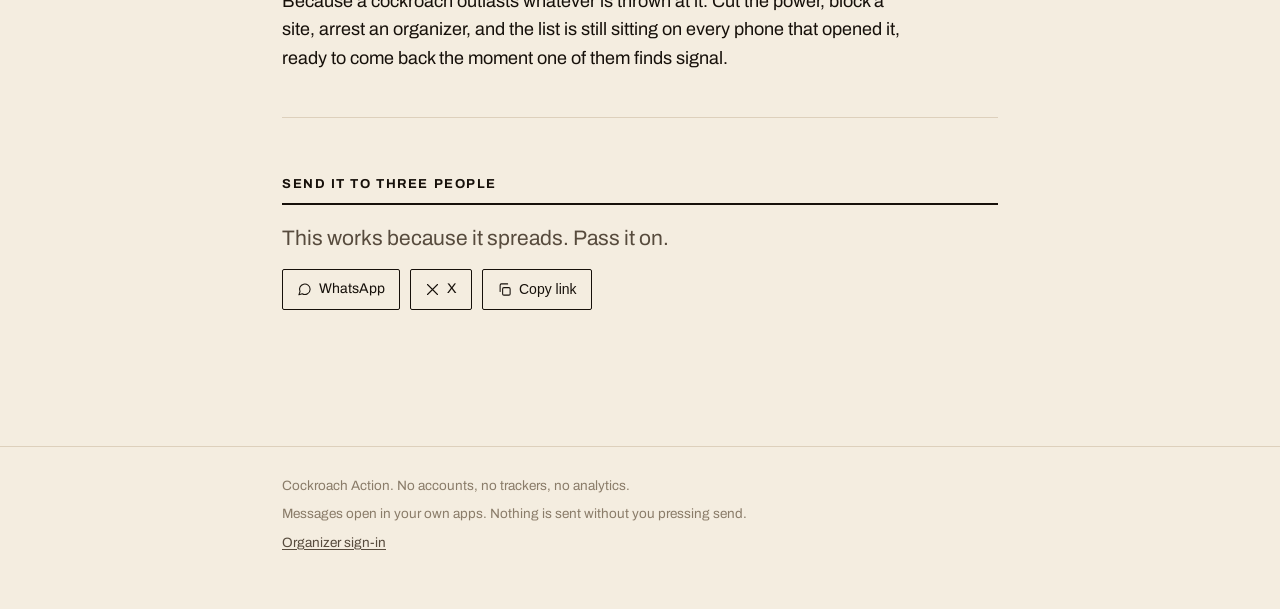
==== commit dd7199a0: "Agitprop redesign + viral share loop + poster generator Identity (was reading as generic/AI): - Self" ====
--- a/index.html
+++ b/index.html
@@ -6,6 +6,7 @@
 
 <title>Cockroach Action · Make them answer</title>
 <meta name="description" content="A shared list of public demands your chapter votes on together, and one-tap WhatsApp, email and RTI templates to send them to the offices that can answer. Works with no signal.">
+<meta name="keywords" content="NTA exam leak, paper leak protest, re-exam demand, NEET UGC-NET leak, student protest India, RTI exam, government accountability, exam paper leak 2026, Cockroach Action">
 <link rel="canonical" href="https://aytasnerd.github.io/cockroach-action/">
 
 <meta property="og:type" content="website">
@@ -28,9 +29,9 @@
 <link rel="icon" href="icons/favicon.svg" type="image/svg+xml">
 <link rel="icon" href="icons/favicon-32.png" sizes="32x32">
 <link rel="apple-touch-icon" href="icons/apple-touch-icon.png">
-<meta name="theme-color" content="#fbfaf9" media="(prefers-color-scheme: light)">
-<meta name="theme-color" content="#0d0d0f" media="(prefers-color-scheme: dark)">
-<link rel="stylesheet" href="css/style.css?v=9">
+<meta name="theme-color" content="#f4ede0" media="(prefers-color-scheme: light)">
+<meta name="theme-color" content="#14100b" media="(prefers-color-scheme: dark)">
+<link rel="stylesheet" href="css/style.css?v=10">
 <script>
   (function(){var t=localStorage.getItem("ca_theme")||(window.matchMedia&&window.matchMedia("(prefers-color-scheme: dark)").matches?"dark":"light");document.documentElement.setAttribute("data-theme",t);})();
 </script>
@@ -65,6 +66,7 @@
 
 <main>
   <section class="hero">
+    <div class="kicker" id="kicker">The paper leaked. The people didn't.</div>
     <h1>Make them answer.</h1>
     <p class="lede">One list of public demands. Everyone votes on it. Then you send it straight to the people in charge, in one tap.</p>
     <div class="btn-row">
@@ -74,8 +76,8 @@
   </section>
 
   <div class="stats" id="stats">
-    <div class="stat"><span class="n" id="stat-demands">·</span><span class="k">demands on the table</span></div>
-    <div class="stat"><span class="n" id="stat-votes">·</span><span class="k">people backing them</span></div>
+    <div class="stat"><span class="n" id="stat-demands">7</span><span class="k">demands on the table</span></div>
+    <div class="stat"><span class="n" id="stat-votes">620</span><span class="k">people backing them</span></div>
   </div>
 
   <div class="prose" style="margin-top:8px;">
@@ -128,12 +130,13 @@
   </div>
 </footer>
 
-<script src="js/config.js?v=9"></script>
-<script src="js/theme.js?v=9"></script>
-<script src="js/sb.js?v=9"></script>
-<script src="js/outbox.js?v=9"></script>
-<script src="js/store.js?v=9"></script>
-<script src="js/home-page.js?v=9"></script>
-<script src="js/sw-register.js?v=9"></script>
+<script src="js/config.js?v=10"></script>
+<script src="js/theme.js?v=10"></script>
+<script src="js/sb.js?v=10"></script>
+<script src="js/outbox.js?v=10"></script>
+<script src="js/store.js?v=10"></script>
+<script src="js/share.js?v=10"></script>
+<script src="js/home-page.js?v=10"></script>
+<script src="js/sw-register.js?v=10"></script>
 </body>
 </html>
--- a/css/style.css
+++ b/css/style.css
@@ -1,35 +1,63 @@
 /* Cockroach Action.
-   Editorial and quiet. Hairlines, not boxes. One accent, used sparingly. */
+   Agitprop broadsheet. Condensed ink headlines on newsprint, hot amber,
+   heavy rules. Self-hosted fonts (Anton + Archivo, OFL) so it runs offline. */
+
+@font-face {
+  font-family: "Anton";
+  src: url("../fonts/anton-400.woff2") format("woff2");
+  font-weight: 400; font-display: swap;
+}
+@font-face {
+  font-family: "Archivo";
+  src: url("../fonts/archivo-400.woff2") format("woff2");
+  font-weight: 400; font-display: swap;
+}
+@font-face {
+  font-family: "Archivo";
+  src: url("../fonts/archivo-600.woff2") format("woff2");
+  font-weight: 600; font-display: swap;
+}
+@font-face {
+  font-family: "Archivo";
+  src: url("../fonts/archivo-700.woff2") format("woff2");
+  font-weight: 700; font-display: swap;
+}
 
 :root {
   color-scheme: light;
-  --bg: #fbfaf8;
-  --text: #1a1917;
-  --text-muted: #6b6660;
-  --text-faint: #97918a;
-  --rule: #e7e2da;
-  --rule-strong: #d3ccc1;
-  --accent: #4a3168;
-  --accent-text: #ffffff;
-  --link: #4a3168;
+  --bg: #f4ede0;            /* newsprint paper */
+  --paper2: #ece2d0;
+  --text: #16100a;          /* near-black ink */
+  --text-muted: #574b3d;
+  --text-faint: #8a7c69;
+  --rule: #ddd0bc;          /* hairline */
+  --rule-strong: #16100a;   /* heavy newspaper rule */
+  --accent: #b23a15;        /* hot cockroach rust-red */
+  --accent-deep: #7c2609;
+  --amber: #cf6a1c;
+  --accent-text: #f4ede0;
+  --link: #a8340f;
   --warn: #8a3b1b;
-  --font: -apple-system, BlinkMacSystemFont, "Segoe UI", Roboto, Helvetica, Arial, sans-serif;
-  --serif: "Iowan Old Style", "Palatino Linotype", Palatino, "Book Antiqua", Georgia, serif;
+  --font: "Archivo", -apple-system, BlinkMacSystemFont, "Segoe UI", Roboto, Helvetica, Arial, sans-serif;
+  --display: "Anton", "Arial Narrow", Impact, sans-serif;
   --mono: ui-monospace, SFMono-Regular, "SF Mono", Menlo, Consolas, monospace;
-  --measure: 720px;
+  --measure: 760px;
 }
 
 [data-theme="dark"] {
   color-scheme: dark;
-  --bg: #100f11;
-  --text: #eae7e1;
-  --text-muted: #9d978e;
-  --text-faint: #6f6a63;
-  --rule: #29272a;
-  --rule-strong: #3a373b;
-  --accent: #c3a9e6;
-  --accent-text: #100f11;
-  --link: #c3a9e6;
+  --bg: #14100b;            /* espresso chitin */
+  --paper2: #1c1710;
+  --text: #f1e8da;
+  --text-muted: #a2937f;
+  --text-faint: #6f6152;
+  --rule: #2c2318;
+  --rule-strong: #f1e8da;
+  --accent: #ef7a2e;        /* hot amber, glows */
+  --accent-deep: #cf6a1c;
+  --amber: #f0913f;
+  --accent-text: #14100b;
+  --link: #f2913f;
   --warn: #e0a06a;
 }
 
@@ -136,35 +164,36 @@
 /* ---- type ---- */
 
 h1 {
-  font-family: var(--serif);
-  font-weight: 600;
-  font-size: 44px;
-  line-height: 1.08;
-  letter-spacing: -0.015em;
+  font-family: var(--display);
+  font-weight: 400;
+  font-size: 58px;
+  line-height: 0.92;
+  letter-spacing: 0.005em;
+  text-transform: uppercase;
   margin: 0 0 18px;
 }
 
 h2 {
-  font-size: 15px;
-  font-weight: 600;
-  letter-spacing: 0.04em;
+  font-family: var(--font);
+  font-size: 13px;
+  font-weight: 700;
+  letter-spacing: 0.12em;
   text-transform: uppercase;
+  color: var(--text);
+  margin: 56px 0 18px;
+  padding-bottom: 8px;
+  border-bottom: 2px solid var(--rule-strong);
+}
+
+h3 { font-size: 18px; font-weight: 700; margin: 0 0 5px; letter-spacing: -0.005em; }
+
+p { margin: 0 0 16px; }
+
+.lede {
+  font-size: 21px;
+  line-height: 1.45;
   color: var(--text-muted);
-  margin: 56px 0 18px;
-  padding-bottom: 9px;
-  border-bottom: 1px solid var(--rule);
-}
-
-h3 { font-size: 18px; font-weight: 650; margin: 0 0 5px; letter-spacing: -0.01em; }
-
-p { margin: 0 0 16px; }
-
-.lede {
-  font-family: var(--serif);
-  font-size: 22px;
-  line-height: 1.5;
-  color: var(--text-muted);
-  max-width: 34ch;
+  max-width: 40ch;
   font-weight: 400;
 }
 
@@ -173,14 +202,25 @@
 
 /* ---- hero ---- */
 
-.hero { padding-top: 12px; margin-bottom: 8px; }
-.hero h1 { font-size: 58px; max-width: 15ch; }
-.hero .lede { margin-bottom: 26px; max-width: 40ch; }
+.kicker {
+  font-family: var(--font);
+  font-weight: 700;
+  font-size: 13px;
+  letter-spacing: 0.14em;
+  text-transform: uppercase;
+  color: var(--accent);
+  margin-bottom: 14px;
+  padding-left: 2px;
+}
+
+.hero { padding-top: 8px; margin-bottom: 8px; }
+.hero h1 { font-size: 92px; line-height: 0.88; max-width: 12ch; }
+.hero .lede { margin-top: 20px; margin-bottom: 26px; max-width: 42ch; }
 
 @media (max-width: 640px) {
-  h1 { font-size: 34px; }
-  .hero h1 { font-size: 40px; }
-  .lede { font-size: 20px; }
+  h1 { font-size: 44px; }
+  .hero h1 { font-size: 58px; }
+  .lede { font-size: 19px; }
   body { font-size: 17px; }
 }
 
@@ -197,8 +237,8 @@
 }
 
 .stat .n {
-  font-family: var(--serif);
-  font-size: 34px;
+  font-family: var(--display);
+  font-size: 46px;
   line-height: 1;
   letter-spacing: -0.02em;
   display: block;
@@ -304,7 +344,7 @@
 .vote-btn:hover { border-color: var(--text); color: var(--text); }
 .vote-btn[aria-pressed="true"] { background: var(--accent); border-color: var(--accent); color: var(--accent-text); }
 
-.vote-count { font-family: var(--serif); font-size: 19px; letter-spacing: -0.01em; }
+.vote-count { font-family: var(--display); font-size: 27px; letter-spacing: 0.01em; }
 
 .demand-body { flex: 1; min-width: 0; }
 .demand-body p { color: var(--text-muted); margin: 3px 0 9px; font-size: 16px; }
@@ -348,8 +388,10 @@
   padding: 40px 0;
   text-align: center;
   color: var(--text-faint);
-  font-family: var(--serif);
-  font-size: 19px;
+  font-family: var(--display);
+  text-transform: uppercase;
+  letter-spacing: 0.02em;
+  font-size: 22px;
 }
 
 /* ---- forms ---- */
@@ -470,7 +512,8 @@
   line-height: 1.35;
 }
 .cloud .w {
-  font-family: var(--serif);
+  font-family: var(--display);
+  text-transform: uppercase;
   color: var(--text-muted);
   letter-spacing: -0.01em;
   white-space: nowrap;
@@ -504,7 +547,135 @@
 }
 @keyframes sweep { 0% { transform: translateX(-100%); } 100% { transform: translateX(100%); } }
 
+/* ---- share sheet (the share-at-the-peak moment) ---- */
+
+.share-overlay {
+  position: fixed;
+  inset: 0;
+  background: rgba(20, 12, 6, 0.55);
+  backdrop-filter: blur(2px);
+  display: flex;
+  align-items: flex-end;
+  justify-content: center;
+  z-index: 200;
+  opacity: 0;
+  pointer-events: none;
+  transition: opacity 0.18s ease;
+}
+.share-overlay.show { opacity: 1; pointer-events: auto; }
+
+.share-sheet {
+  background: var(--bg);
+  width: 100%;
+  max-width: 460px;
+  border-radius: 18px 18px 0 0;
+  border: 1px solid var(--rule);
+  border-bottom: none;
+  padding: 26px 24px calc(26px + env(safe-area-inset-bottom));
+  transform: translateY(16px);
+  transition: transform 0.22s cubic-bezier(0.2, 0.8, 0.2, 1);
+  box-shadow: 0 -20px 60px rgba(20, 12, 6, 0.28);
+}
+.share-overlay.show .share-sheet { transform: translateY(0); }
+
+@media (min-width: 560px) {
+  .share-overlay { align-items: center; }
+  .share-sheet { border-radius: 14px; border-bottom: 1px solid var(--rule); }
+}
+
+.share-sheet .eyebrow {
+  font-size: 12px;
+  letter-spacing: 0.08em;
+  text-transform: uppercase;
+  color: var(--accent);
+  font-weight: 600;
+  margin-bottom: 8px;
+}
+.share-sheet h3 { font-family: var(--display); text-transform: uppercase; letter-spacing: 0.01em; font-size: 30px; line-height: 1.02; margin-bottom: 8px; }
+.share-sheet p { color: var(--text-muted); font-size: 15px; margin-bottom: 20px; }
+.share-sheet p b { color: var(--text); font-weight: 650; }
+
+.share-primary {
+  display: flex;
+  align-items: center;
+  justify-content: center;
+  gap: 10px;
+  width: 100%;
+  background: #1faf63;
+  color: #fff;
+  border: 0;
+  border-radius: 10px;
+  padding: 16px;
+  font-size: 17px;
+  font-weight: 600;
+  font-family: var(--font);
+  text-decoration: none;
+  cursor: pointer;
+}
+.share-primary:hover { background: #1c9d59; }
+.share-primary svg { width: 20px; height: 20px; }
+
+.share-secondary { display: flex; gap: 10px; margin-top: 12px; }
+.share-secondary button {
+  flex: 1;
+  display: flex;
+  flex-direction: column;
+  align-items: center;
+  gap: 6px;
+  background: none;
+  border: 1px solid var(--rule-strong);
+  border-radius: 10px;
+  padding: 13px 6px;
+  color: var(--text);
+  font-size: 12.5px;
+  font-family: var(--font);
+  cursor: pointer;
+}
+.share-secondary button:hover { border-color: var(--text); }
+.share-secondary svg { width: 20px; height: 20px; color: var(--accent); }
+
+.share-close {
+  position: absolute;
+  top: 16px; right: 16px;
+  background: none; border: 0;
+  color: var(--text-faint);
+  cursor: pointer; padding: 6px;
+}
+.share-sheet { position: relative; }
+
+/* toast for repeat shares (quieter than the sheet) */
+.toast {
+  position: fixed;
+  left: 50%; bottom: 24px;
+  transform: translate(-50%, 12px);
+  background: var(--text);
+  color: var(--bg);
+  padding: 11px 18px;
+  border-radius: 999px;
+  font-size: 14px;
+  z-index: 210;
+  opacity: 0;
+  pointer-events: none;
+  transition: opacity 0.18s, transform 0.18s;
+  display: flex; align-items: center; gap: 12px;
+  box-shadow: 0 8px 30px rgba(20,12,6,0.25);
+}
+.toast.show { opacity: 1; transform: translate(-50%, 0); pointer-events: auto; }
+.toast button {
+  background: none; border: 0; color: var(--amber);
+  font: inherit; font-weight: 700; cursor: pointer; padding: 0;
+}
+
+/* vote count pulse when it changes */
+@keyframes bump { 0% { transform: scale(1); } 35% { transform: scale(1.28); color: var(--accent); } 100% { transform: scale(1); } }
+.vote-count.bump { animation: bump 0.4s ease; }
+
+/* per-row share links */
+.demand-meta .share-link { color: var(--text-faint); text-decoration: none; }
+.demand-meta .share-link:hover { color: var(--accent); }
+
 @media (prefers-reduced-motion: reduce) {
   .skeleton::after { animation: none; }
+  .vote-count.bump { animation: none; }
   * { transition: none !important; }
 }
